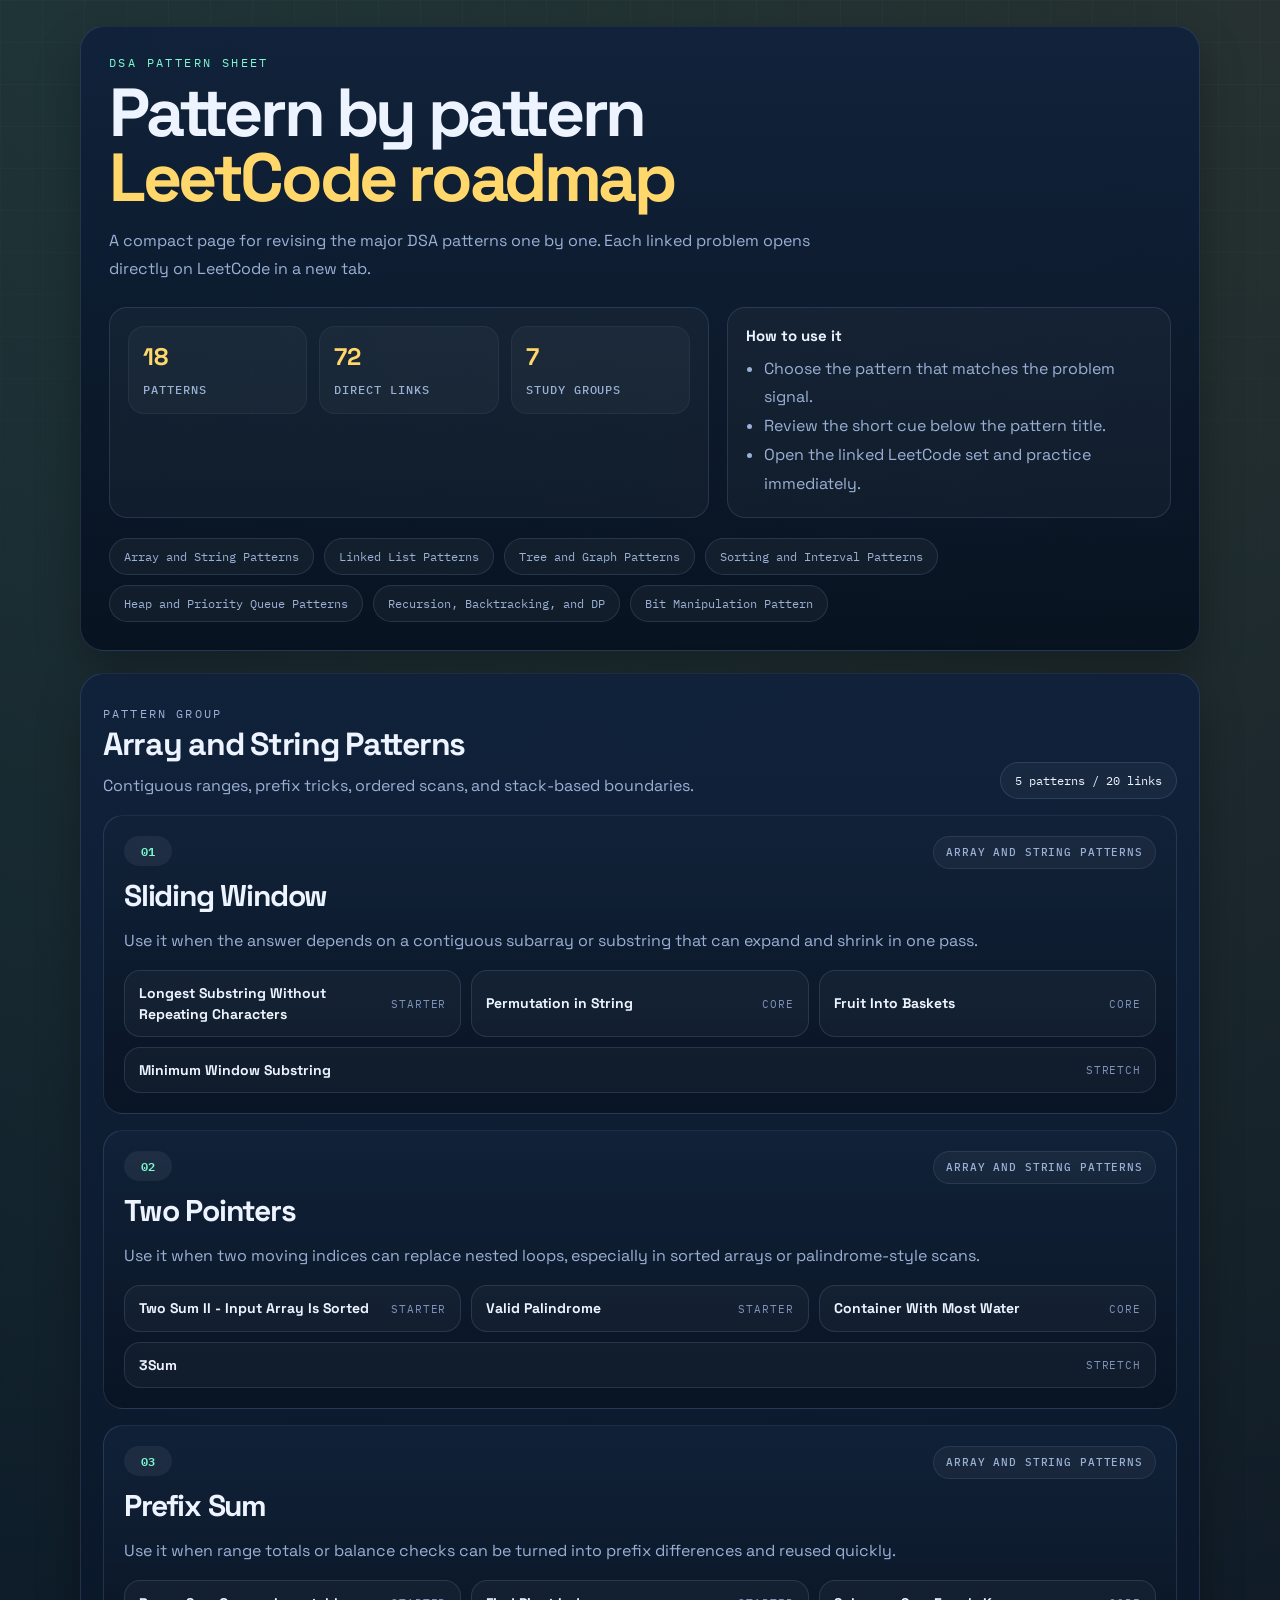
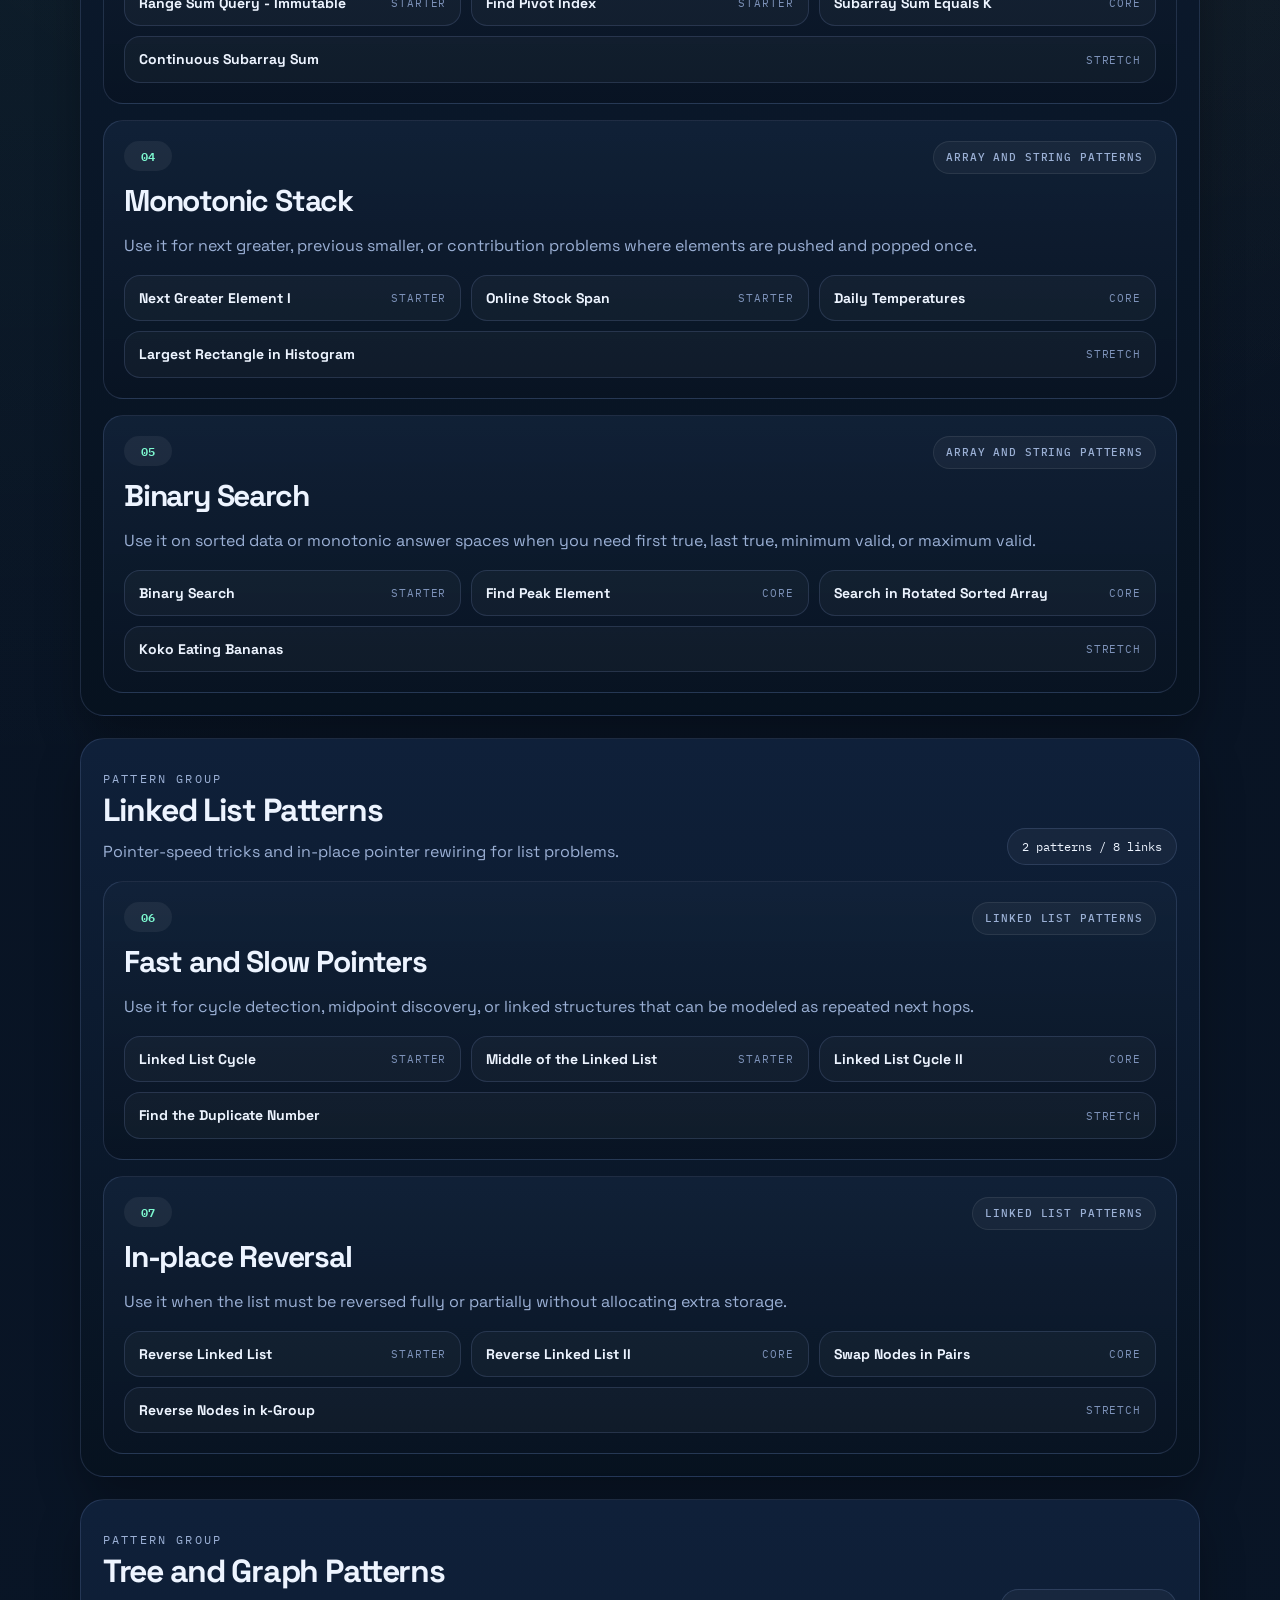
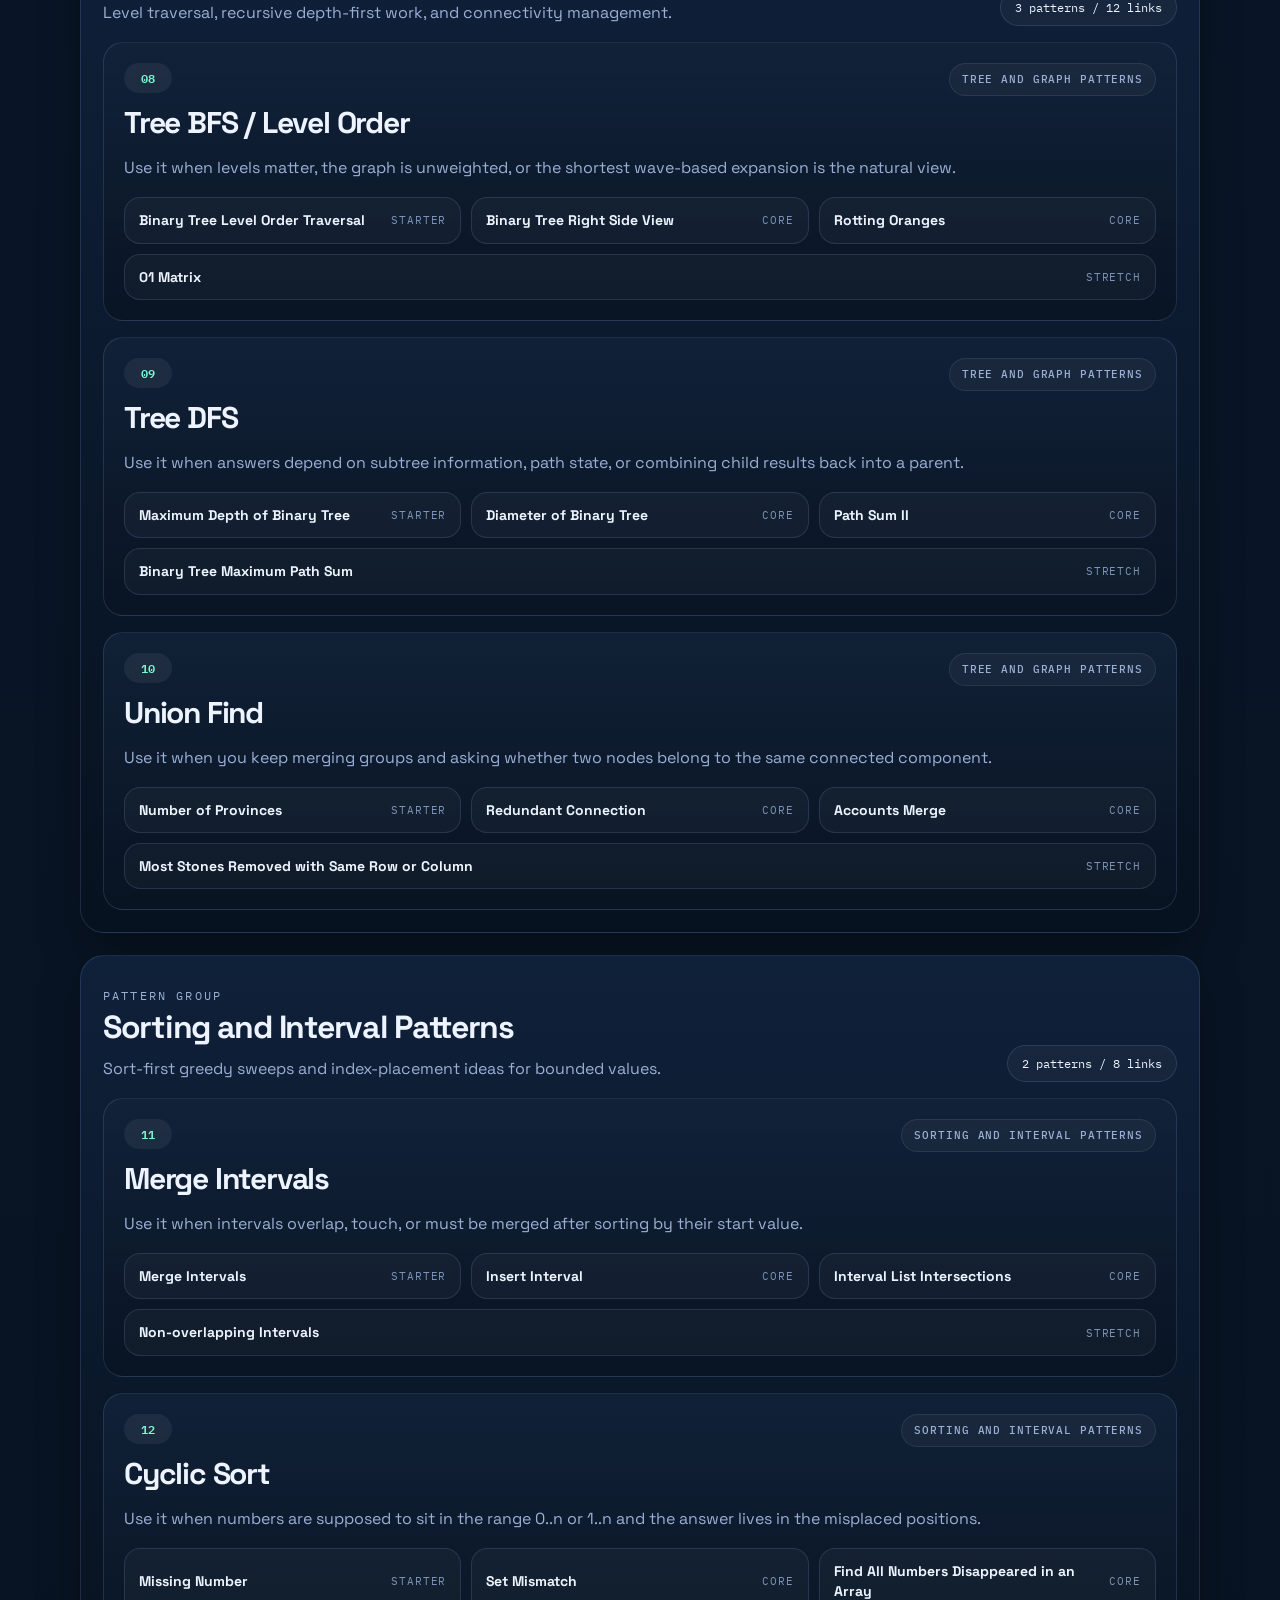
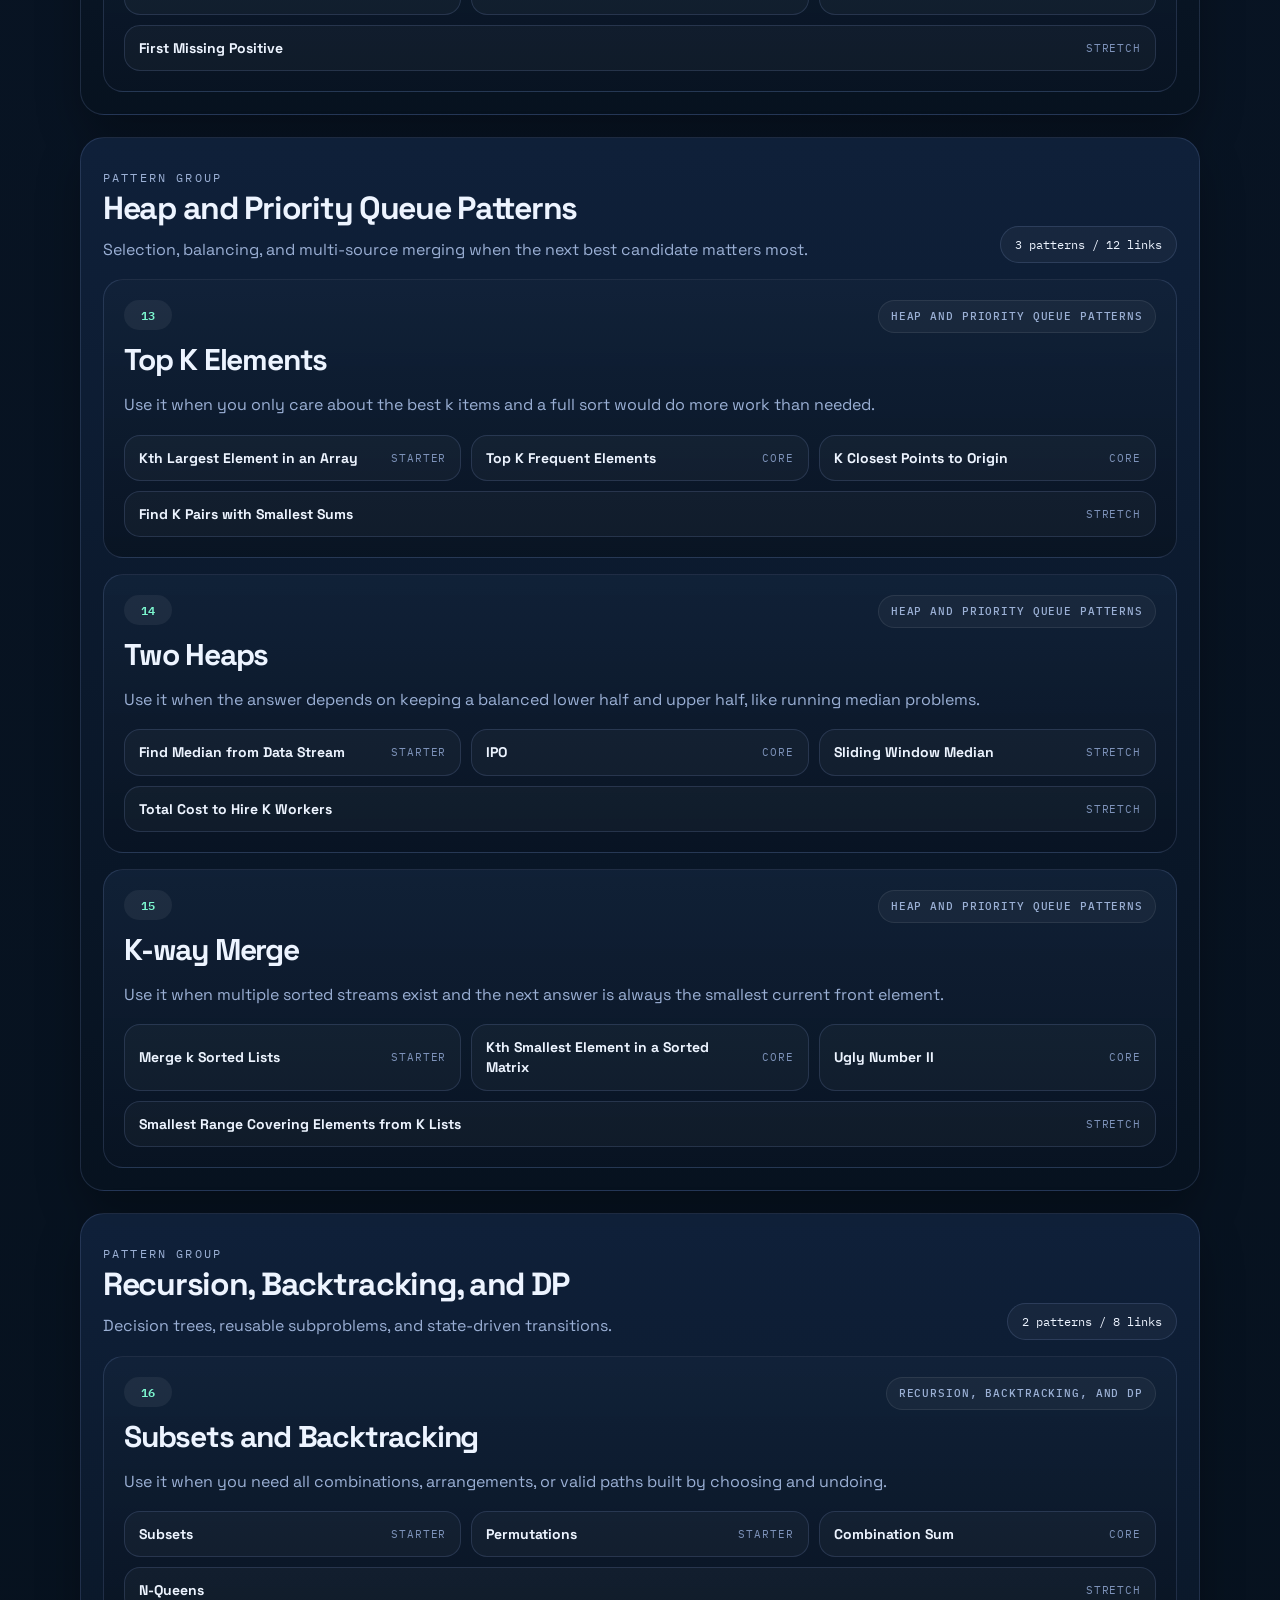
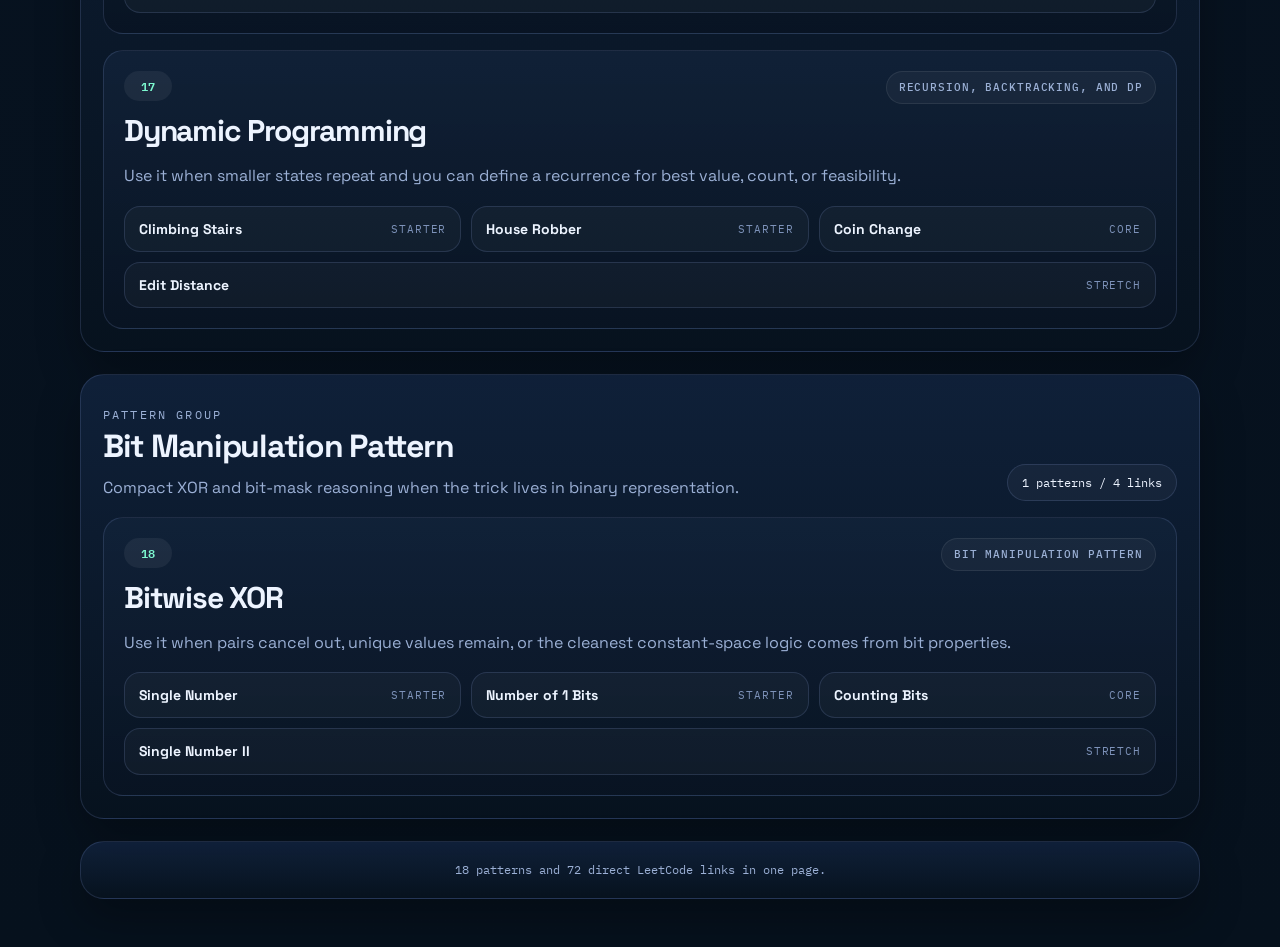
==== DSA/leetcode-patterns.html @ c6f3ef15 "feat: Add DSA Pattern Roadmap HTML page" ====
<!DOCTYPE html>
<html lang="en">
<head>
    <meta charset="UTF-8" />
    <meta name="viewport" content="width=device-width, initial-scale=1.0" />
    <title>DSA Pattern Roadmap</title>
    <link rel="preconnect" href="https://fonts.googleapis.com" />
    <link rel="preconnect" href="https://fonts.gstatic.com" crossorigin />
    <link href="https://fonts.googleapis.com/css2?family=Space+Grotesk:wght@400;500;700&family=IBM+Plex+Mono:wght@400;500;600&display=swap" rel="stylesheet" />
    <style>
        :root{--bg:#08111f;--bg2:#0d1a2f;--panel:#10213b;--line:rgba(164,189,255,.15);--text:#edf4ff;--muted:#9bb0d5;--accent:#7df9d0;--accent2:#ffd76a;--mono:"IBM Plex Mono",monospace;--display:"Space Grotesk",sans-serif}
        *{box-sizing:border-box} html{scroll-behavior:smooth}
        body{margin:0;min-height:100vh;color:var(--text);font-family:var(--display);background:radial-gradient(circle at top left,rgba(125,249,208,.12),transparent 32%),radial-gradient(circle at top right,rgba(255,215,106,.1),transparent 28%),linear-gradient(180deg,var(--bg) 0%,#091526 45%,#06111d 100%)}
        body::before{content:"";position:fixed;inset:0;pointer-events:none;background-image:linear-gradient(rgba(255,255,255,.025) 1px,transparent 1px),linear-gradient(90deg,rgba(255,255,255,.025) 1px,transparent 1px);background-size:42px 42px;mask-image:linear-gradient(180deg,rgba(0,0,0,.9),transparent 90%)}
        a{text-decoration:none;color:inherit}
        .wrap{width:min(1120px,calc(100% - 28px));margin:0 auto;padding:26px 0 48px;position:relative;z-index:1}
        .hero,.section,.footer{border:1px solid var(--line);border-radius:24px;background:linear-gradient(180deg,rgba(16,33,59,.94),rgba(7,18,31,.94));box-shadow:0 20px 44px rgba(0,0,0,.28)}
        .hero{padding:28px}
        .eyebrow,.label,.count,.jump,.level,.footer{font-family:var(--mono)}
        .eyebrow{margin:0 0 10px;color:var(--accent);font-size:12px;letter-spacing:.2em;text-transform:uppercase}
        h1{margin:0;font-size:clamp(34px,7vw,68px);line-height:.96;letter-spacing:-.05em;max-width:760px}
        h1 span{color:var(--accent2)}
        .intro{margin:16px 0 0;max-width:720px;color:var(--muted);line-height:1.75}
        .hero-row{display:grid;grid-template-columns:1.15fr .85fr;gap:18px;margin-top:24px}
        .stats,.note{padding:18px;border:1px solid var(--line);border-radius:18px;background:rgba(255,255,255,.03)}
        .stats-grid{display:grid;grid-template-columns:repeat(3,1fr);gap:12px}
        .stat{padding:14px;border-radius:16px;background:rgba(255,255,255,.03);border:1px solid rgba(255,255,255,.05)}
        .stat strong{display:block;margin-bottom:6px;font-size:24px;color:var(--accent2)}
        .stat span{font:500 12px/1.5 var(--mono);color:var(--muted);text-transform:uppercase;letter-spacing:.08em}
        .note h2,.section h2,.card h3{margin:0}
        .note h2{font-size:15px}
        .note ul{margin:10px 0 0;padding-left:18px;color:var(--muted);line-height:1.8}
        .nav{display:flex;flex-wrap:wrap;gap:10px;margin-top:20px}
        .jump{padding:10px 14px;border:1px solid var(--line);border-radius:999px;background:rgba(255,255,255,.04);color:var(--muted);font-size:12px}
        .section{margin-top:22px;padding:22px}
        .section-head{display:flex;align-items:end;justify-content:space-between;gap:14px;margin-bottom:16px}
        .label{margin:0 0 8px;color:var(--muted);font-size:12px;letter-spacing:.18em;text-transform:uppercase}
        .section h2{font-size:clamp(24px,4vw,32px);letter-spacing:-.04em}
        .section p{margin:8px 0 0;color:var(--muted);line-height:1.7}
        .count{padding:10px 14px;border-radius:999px;border:1px solid var(--line);background:rgba(255,255,255,.04);font-size:12px;white-space:nowrap}
        .grid{display:grid;gap:16px}
        .card{padding:20px;border-radius:20px;border:1px solid var(--line);background:linear-gradient(180deg,rgba(18,35,58,.84),rgba(9,20,35,.92));scroll-margin-top:20px}
        .card-head{display:flex;align-items:start;justify-content:space-between;gap:14px;margin-bottom:12px}
        .num{display:inline-flex;min-width:48px;height:30px;align-items:center;justify-content:center;padding:0 10px;border-radius:999px;background:rgba(255,255,255,.06);color:var(--accent);font:600 12px/1 var(--mono)}
        .card h3{margin-top:10px;font-size:clamp(22px,4vw,30px);letter-spacing:-.04em}
        .badge{padding:10px 12px;border-radius:999px;border:1px solid rgba(255,255,255,.08);background:rgba(255,255,255,.04);color:var(--muted);font:500 11px/1 var(--mono);text-transform:uppercase;letter-spacing:.08em}
        .signal{margin:0;color:var(--muted);line-height:1.75}
        .links{display:flex;flex-wrap:wrap;gap:10px;margin-top:16px}
        .problem{display:flex;align-items:center;justify-content:space-between;gap:12px;padding:12px 14px;border-radius:16px;border:1px solid var(--line);background:rgba(255,255,255,.03);min-width:min(100%,260px);flex:1 1 260px}
        .problem:hover,.jump:hover{border-color:rgba(164,189,255,.28);transform:translateY(-2px)}
        .problem strong{font-size:14px;line-height:1.45}
        .level{color:#7d92b9;font-size:11px;letter-spacing:.08em;text-transform:uppercase;white-space:nowrap}
        .footer{margin-top:22px;padding:18px;text-align:center;color:var(--muted);font-size:12px;line-height:1.7}
        @media (max-width:900px){.hero-row,.stats-grid{grid-template-columns:1fr}.section-head,.card-head{flex-direction:column;align-items:start}}
        @media (max-width:640px){.wrap{width:min(100% - 18px,1120px);padding:18px 0 34px}.hero,.section,.card,.stats,.note,.footer{padding:16px}.problem{min-width:100%}}
    </style>
</head>
<body>
    <div class="wrap">
        <header class="hero">
            <p class="eyebrow">DSA Pattern Sheet</p>
            <h1>Pattern by pattern <span>LeetCode roadmap</span></h1>
            <p class="intro">A compact page for revising the major DSA patterns one by one. Each linked problem opens directly on LeetCode in a new tab.</p>
            <div class="hero-row">
                <div class="stats"><div class="stats-grid" id="stats"></div></div>
                <div class="note">
                    <h2>How to use it</h2>
                    <ul>
                        <li>Choose the pattern that matches the problem signal.</li>
                        <li>Review the short cue below the pattern title.</li>
                        <li>Open the linked LeetCode set and practice immediately.</li>
                    </ul>
                </div>
            </div>
            <nav class="nav" id="nav"></nav>
        </header>

        <main id="app"></main>
        <footer class="footer" id="footer"></footer>
    </div>

    <script>
        const base = "https://leetcode.com/problems/";
        const link = (title, slug, level) => ({ title, url: base + slug + "/", level });
        const sections = [
            { id: "array-string", title: "Array and String Patterns", subtitle: "Contiguous ranges, prefix tricks, ordered scans, and stack-based boundaries.", patterns: [
                { id: "sliding-window", name: "Sliding Window", signal: "Use it when the answer depends on a contiguous subarray or substring that can expand and shrink in one pass.", problems: [link("Longest Substring Without Repeating Characters","longest-substring-without-repeating-characters","Starter"), link("Permutation in String","permutation-in-string","Core"), link("Fruit Into Baskets","fruit-into-baskets","Core"), link("Minimum Window Substring","minimum-window-substring","Stretch")] },
                { id: "two-pointers", name: "Two Pointers", signal: "Use it when two moving indices can replace nested loops, especially in sorted arrays or palindrome-style scans.", problems: [link("Two Sum II - Input Array Is Sorted","two-sum-ii-input-array-is-sorted","Starter"), link("Valid Palindrome","valid-palindrome","Starter"), link("Container With Most Water","container-with-most-water","Core"), link("3Sum","3sum","Stretch")] },
                { id: "prefix-sum", name: "Prefix Sum", signal: "Use it when range totals or balance checks can be turned into prefix differences and reused quickly.", problems: [link("Range Sum Query - Immutable","range-sum-query-immutable","Starter"), link("Find Pivot Index","find-pivot-index","Starter"), link("Subarray Sum Equals K","subarray-sum-equals-k","Core"), link("Continuous Subarray Sum","continuous-subarray-sum","Stretch")] },
                { id: "monotonic-stack", name: "Monotonic Stack", signal: "Use it for next greater, previous smaller, or contribution problems where elements are pushed and popped once.", problems: [link("Next Greater Element I","next-greater-element-i","Starter"), link("Online Stock Span","online-stock-span","Starter"), link("Daily Temperatures","daily-temperatures","Core"), link("Largest Rectangle in Histogram","largest-rectangle-in-histogram","Stretch")] },
                { id: "binary-search", name: "Binary Search", signal: "Use it on sorted data or monotonic answer spaces when you need first true, last true, minimum valid, or maximum valid.", problems: [link("Binary Search","binary-search","Starter"), link("Find Peak Element","find-peak-element","Core"), link("Search in Rotated Sorted Array","search-in-rotated-sorted-array","Core"), link("Koko Eating Bananas","koko-eating-bananas","Stretch")] }
            ]},
            { id: "linked-list", title: "Linked List Patterns", subtitle: "Pointer-speed tricks and in-place pointer rewiring for list problems.", patterns: [
                { id: "fast-slow", name: "Fast and Slow Pointers", signal: "Use it for cycle detection, midpoint discovery, or linked structures that can be modeled as repeated next hops.", problems: [link("Linked List Cycle","linked-list-cycle","Starter"), link("Middle of the Linked List","middle-of-the-linked-list","Starter"), link("Linked List Cycle II","linked-list-cycle-ii","Core"), link("Find the Duplicate Number","find-the-duplicate-number","Stretch")] },
                { id: "inplace-reversal", name: "In-place Reversal", signal: "Use it when the list must be reversed fully or partially without allocating extra storage.", problems: [link("Reverse Linked List","reverse-linked-list","Starter"), link("Reverse Linked List II","reverse-linked-list-ii","Core"), link("Swap Nodes in Pairs","swap-nodes-in-pairs","Core"), link("Reverse Nodes in k-Group","reverse-nodes-in-k-group","Stretch")] }
            ]},
            { id: "tree-graph", title: "Tree and Graph Patterns", subtitle: "Level traversal, recursive depth-first work, and connectivity management.", patterns: [
                { id: "tree-bfs", name: "Tree BFS / Level Order", signal: "Use it when levels matter, the graph is unweighted, or the shortest wave-based expansion is the natural view.", problems: [link("Binary Tree Level Order Traversal","binary-tree-level-order-traversal","Starter"), link("Binary Tree Right Side View","binary-tree-right-side-view","Core"), link("Rotting Oranges","rotting-oranges","Core"), link("01 Matrix","01-matrix","Stretch")] },
                { id: "tree-dfs", name: "Tree DFS", signal: "Use it when answers depend on subtree information, path state, or combining child results back into a parent.", problems: [link("Maximum Depth of Binary Tree","maximum-depth-of-binary-tree","Starter"), link("Diameter of Binary Tree","diameter-of-binary-tree","Core"), link("Path Sum II","path-sum-ii","Core"), link("Binary Tree Maximum Path Sum","binary-tree-maximum-path-sum","Stretch")] },
                { id: "union-find", name: "Union Find", signal: "Use it when you keep merging groups and asking whether two nodes belong to the same connected component.", problems: [link("Number of Provinces","number-of-provinces","Starter"), link("Redundant Connection","redundant-connection","Core"), link("Accounts Merge","accounts-merge","Core"), link("Most Stones Removed with Same Row or Column","most-stones-removed-with-same-row-or-column","Stretch")] }
            ]},
            { id: "sorting-intervals", title: "Sorting and Interval Patterns", subtitle: "Sort-first greedy sweeps and index-placement ideas for bounded values.", patterns: [
                { id: "merge-intervals", name: "Merge Intervals", signal: "Use it when intervals overlap, touch, or must be merged after sorting by their start value.", problems: [link("Merge Intervals","merge-intervals","Starter"), link("Insert Interval","insert-interval","Core"), link("Interval List Intersections","interval-list-intersections","Core"), link("Non-overlapping Intervals","non-overlapping-intervals","Stretch")] },
                { id: "cyclic-sort", name: "Cyclic Sort", signal: "Use it when numbers are supposed to sit in the range 0..n or 1..n and the answer lives in the misplaced positions.", problems: [link("Missing Number","missing-number","Starter"), link("Set Mismatch","set-mismatch","Core"), link("Find All Numbers Disappeared in an Array","find-all-numbers-disappeared-in-an-array","Core"), link("First Missing Positive","first-missing-positive","Stretch")] }
            ]},
            { id: "heaps", title: "Heap and Priority Queue Patterns", subtitle: "Selection, balancing, and multi-source merging when the next best candidate matters most.", patterns: [
                { id: "top-k", name: "Top K Elements", signal: "Use it when you only care about the best k items and a full sort would do more work than needed.", problems: [link("Kth Largest Element in an Array","kth-largest-element-in-an-array","Starter"), link("Top K Frequent Elements","top-k-frequent-elements","Core"), link("K Closest Points to Origin","k-closest-points-to-origin","Core"), link("Find K Pairs with Smallest Sums","find-k-pairs-with-smallest-sums","Stretch")] },
                { id: "two-heaps", name: "Two Heaps", signal: "Use it when the answer depends on keeping a balanced lower half and upper half, like running median problems.", problems: [link("Find Median from Data Stream","find-median-from-data-stream","Starter"), link("IPO","ipo","Core"), link("Sliding Window Median","sliding-window-median","Stretch"), link("Total Cost to Hire K Workers","total-cost-to-hire-k-workers","Stretch")] },
                { id: "kway-merge", name: "K-way Merge", signal: "Use it when multiple sorted streams exist and the next answer is always the smallest current front element.", problems: [link("Merge k Sorted Lists","merge-k-sorted-lists","Starter"), link("Kth Smallest Element in a Sorted Matrix","kth-smallest-element-in-a-sorted-matrix","Core"), link("Ugly Number II","ugly-number-ii","Core"), link("Smallest Range Covering Elements from K Lists","smallest-range-covering-elements-from-k-lists","Stretch")] }
            ]},
            { id: "recursion-dp", title: "Recursion, Backtracking, and DP", subtitle: "Decision trees, reusable subproblems, and state-driven transitions.", patterns: [
                { id: "subsets", name: "Subsets and Backtracking", signal: "Use it when you need all combinations, arrangements, or valid paths built by choosing and undoing.", problems: [link("Subsets","subsets","Starter"), link("Permutations","permutations","Starter"), link("Combination Sum","combination-sum","Core"), link("N-Queens","n-queens","Stretch")] },
                { id: "dp", name: "Dynamic Programming", signal: "Use it when smaller states repeat and you can define a recurrence for best value, count, or feasibility.", problems: [link("Climbing Stairs","climbing-stairs","Starter"), link("House Robber","house-robber","Starter"), link("Coin Change","coin-change","Core"), link("Edit Distance","edit-distance","Stretch")] }
            ]},
            { id: "bit-manipulation", title: "Bit Manipulation Pattern", subtitle: "Compact XOR and bit-mask reasoning when the trick lives in binary representation.", patterns: [
                { id: "bitwise-xor", name: "Bitwise XOR", signal: "Use it when pairs cancel out, unique values remain, or the cleanest constant-space logic comes from bit properties.", problems: [link("Single Number","single-number","Starter"), link("Number of 1 Bits","number-of-1-bits","Starter"), link("Counting Bits","counting-bits","Core"), link("Single Number II","single-number-ii","Stretch")] }
            ]},
        ];

        const stats = document.getElementById("stats");
        const nav = document.getElementById("nav");
        const app = document.getElementById("app");
        const footer = document.getElementById("footer");

        const patternCount = sections.reduce((sum, section) => sum + section.patterns.length, 0);
        const linkCount = sections.reduce((sum, section) => sum + section.patterns.reduce((acc, pattern) => acc + pattern.problems.length, 0), 0);

        stats.innerHTML = [
            { value: patternCount, label: "Patterns" },
            { value: linkCount, label: "Direct links" },
            { value: sections.length, label: "Study groups" }
        ].map(item => `<div class="stat"><strong>${item.value}</strong><span>${item.label}</span></div>`).join("");

        nav.innerHTML = sections.map(section => `<a class="jump" href="#${section.id}">${section.title}</a>`).join("");

        let index = 1;
        app.innerHTML = sections.map(section => {
            const sectionLinks = section.patterns.reduce((sum, pattern) => sum + pattern.problems.length, 0);
            const cards = section.patterns.map(pattern => {
                const num = String(index).padStart(2, "0");
                index += 1;
                return `
                    <article class="card" id="${pattern.id}">
                        <div class="card-head">
                            <div>
                                <span class="num">${num}</span>
                                <h3>${pattern.name}</h3>
                            </div>
                            <span class="badge">${section.title}</span>
                        </div>
                        <p class="signal">${pattern.signal}</p>
                        <div class="links">
                            ${pattern.problems.map(problem => `
                                <a class="problem" href="${problem.url}" target="_blank" rel="noopener noreferrer">
                                    <strong>${problem.title}</strong>
                                    <span class="level">${problem.level}</span>
                                </a>
                            `).join("")}
                        </div>
                    </article>
                `;
            }).join("");

            return `
                <section class="section" id="${section.id}">
                    <div class="section-head">
                        <div>
                            <p class="label">Pattern group</p>
                            <h2>${section.title}</h2>
                            <p>${section.subtitle}</p>
                        </div>
                        <span class="count">${section.patterns.length} patterns / ${sectionLinks} links</span>
                    </div>
                    <div class="grid">${cards}</div>
                </section>
            `;
        }).join("");

        footer.textContent = `${patternCount} patterns and ${linkCount} direct LeetCode links in one page.`;
    </script>
</body>
</html>
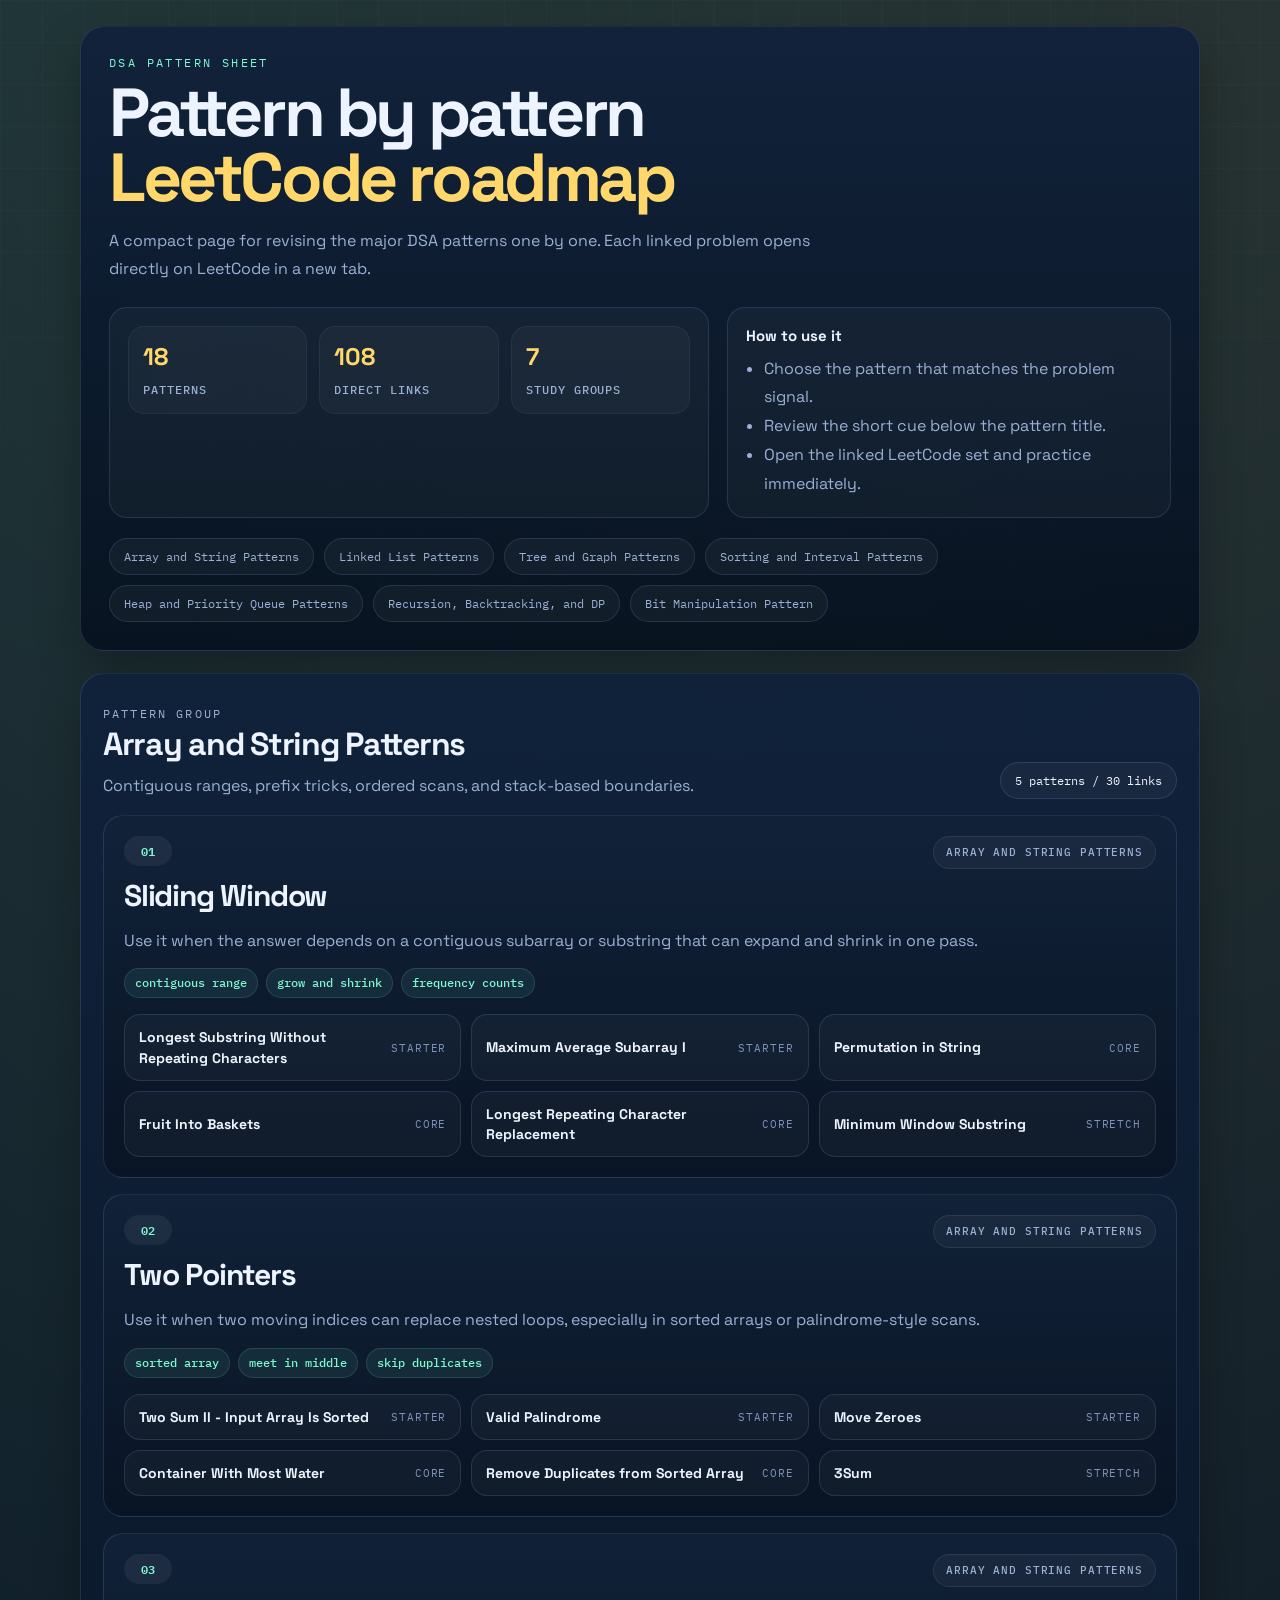
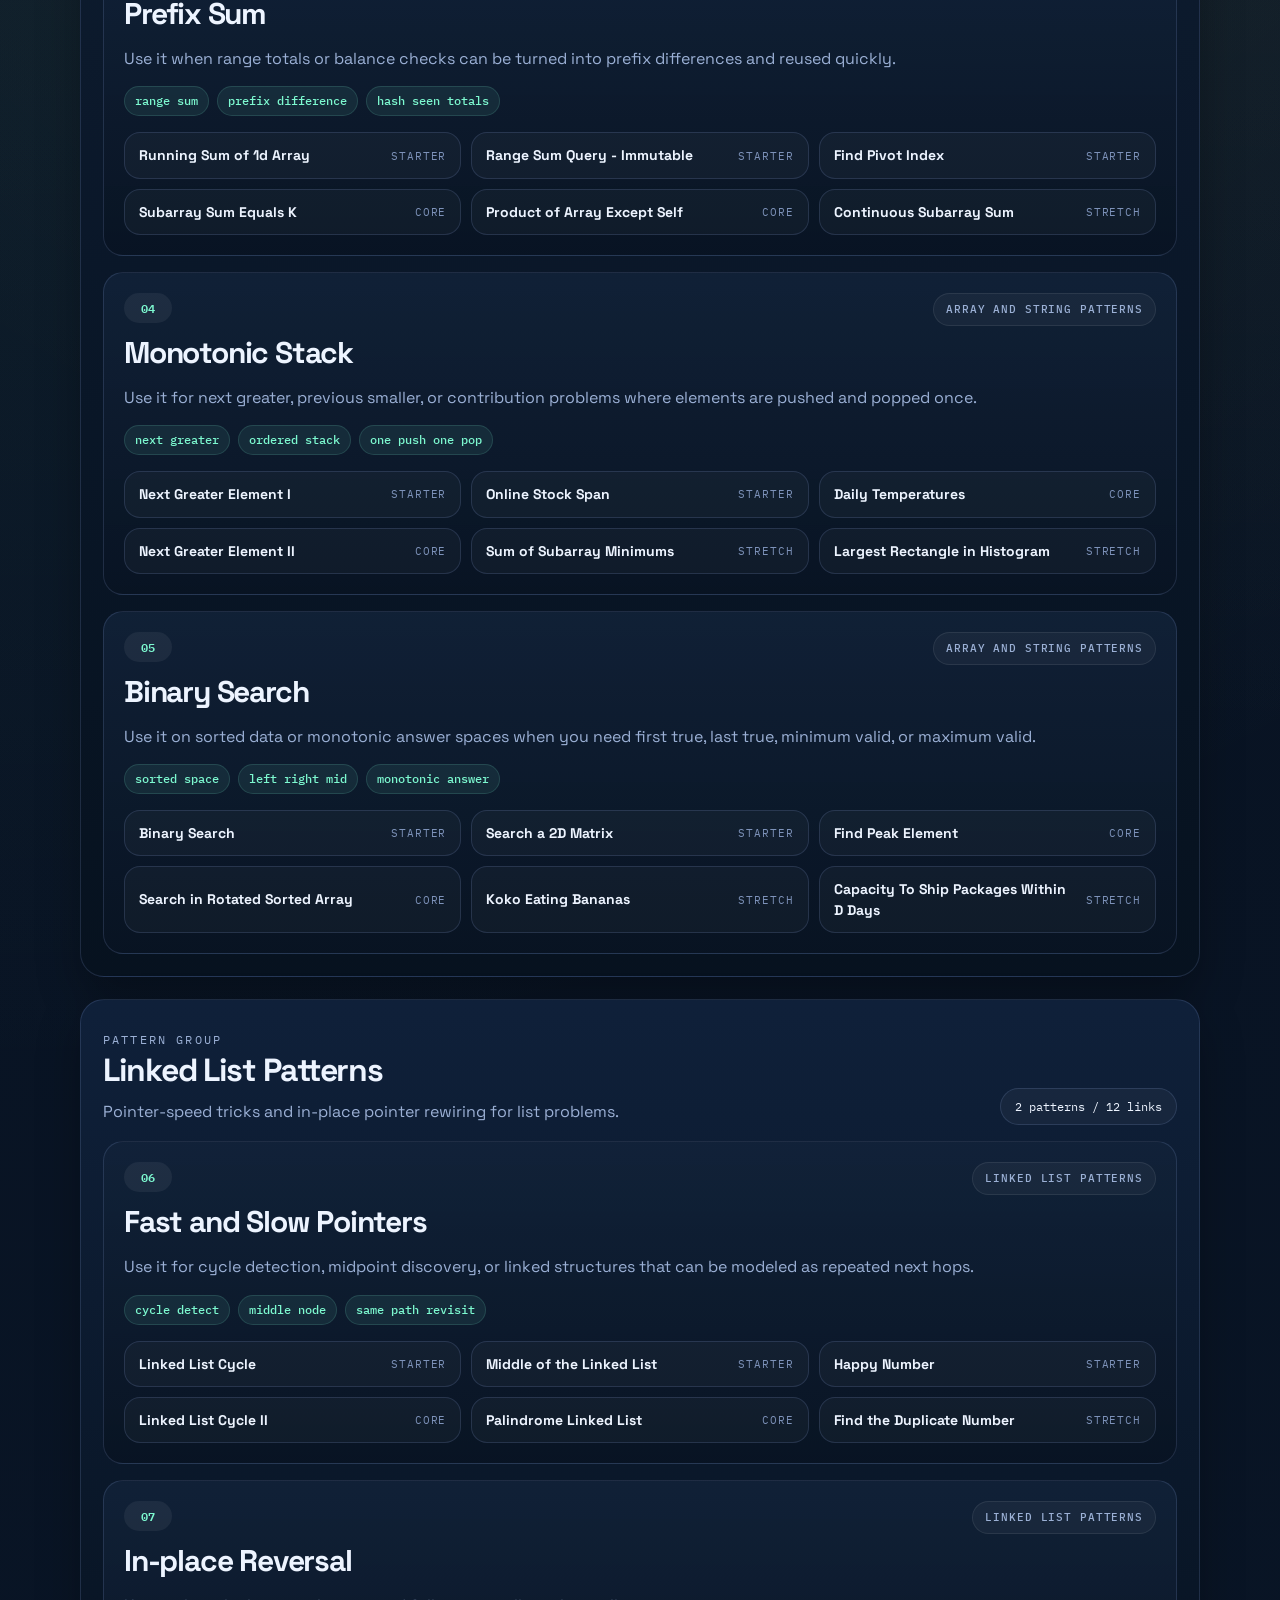
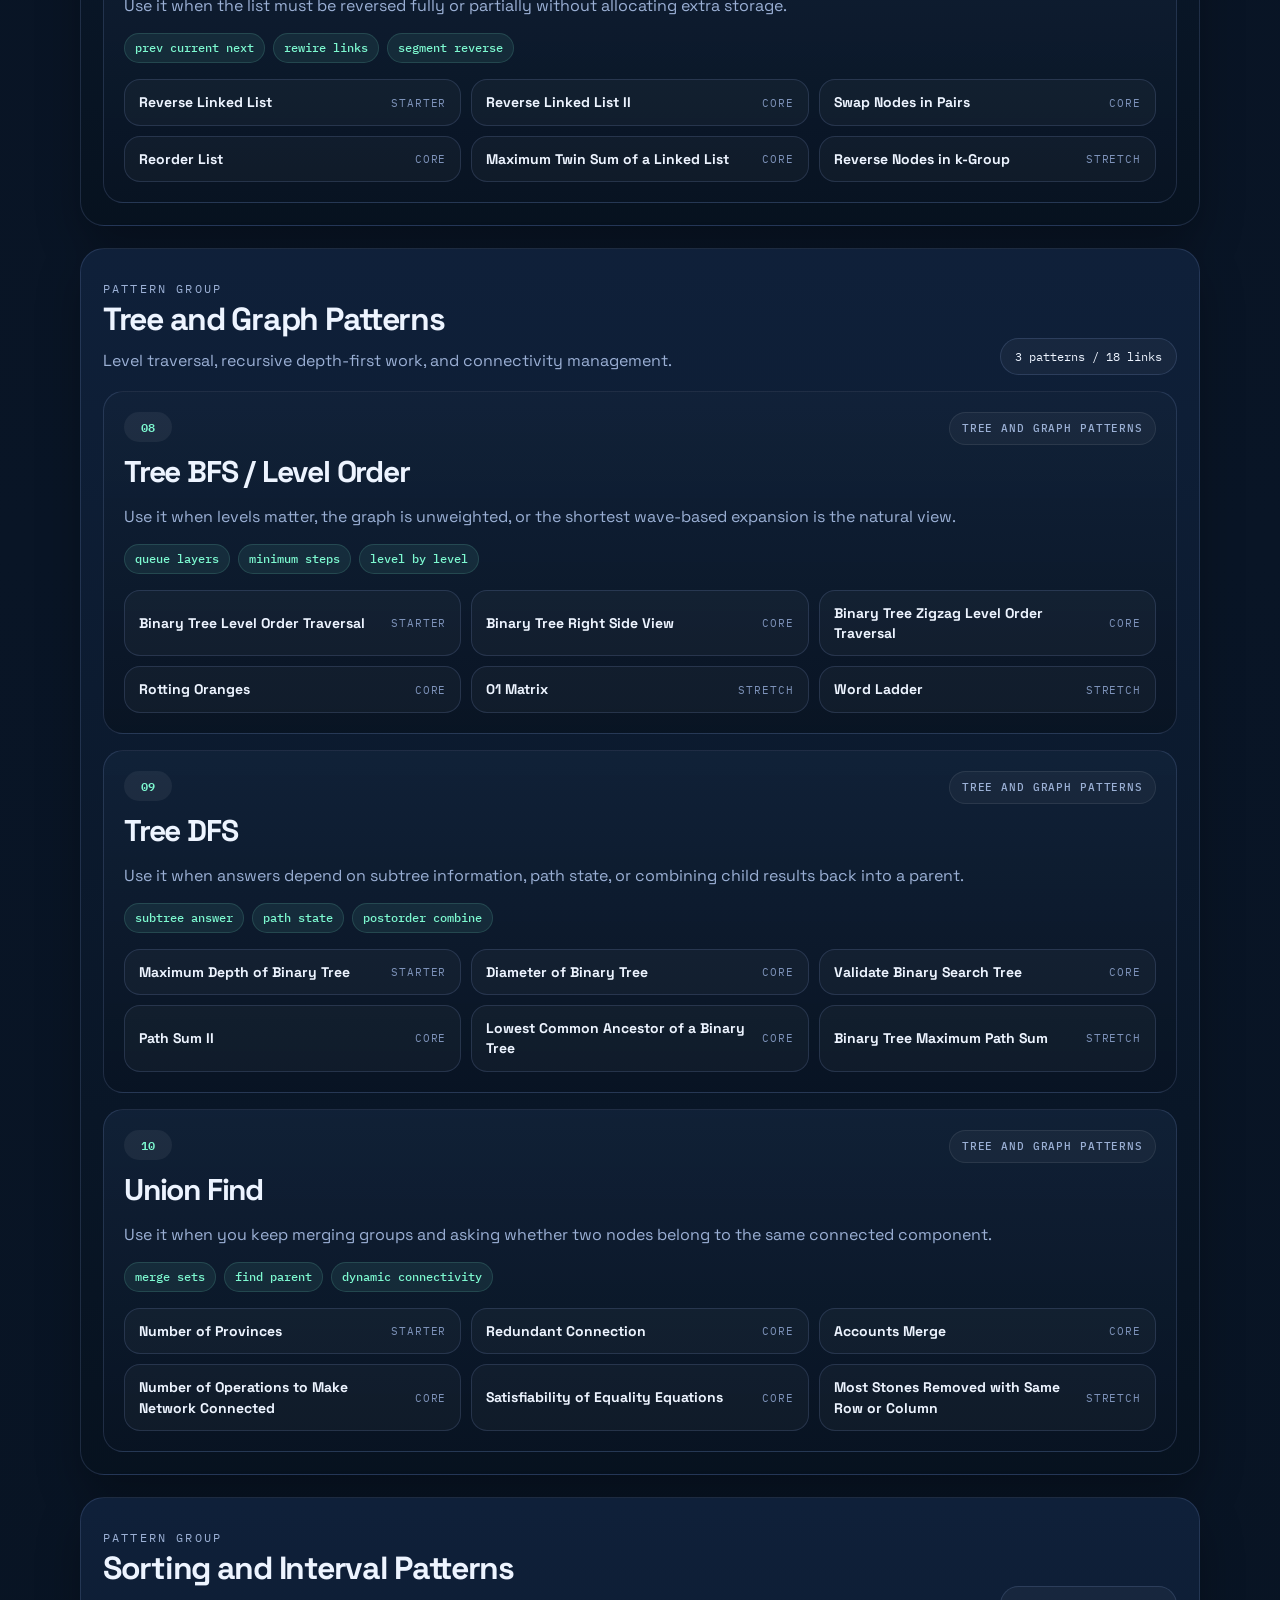
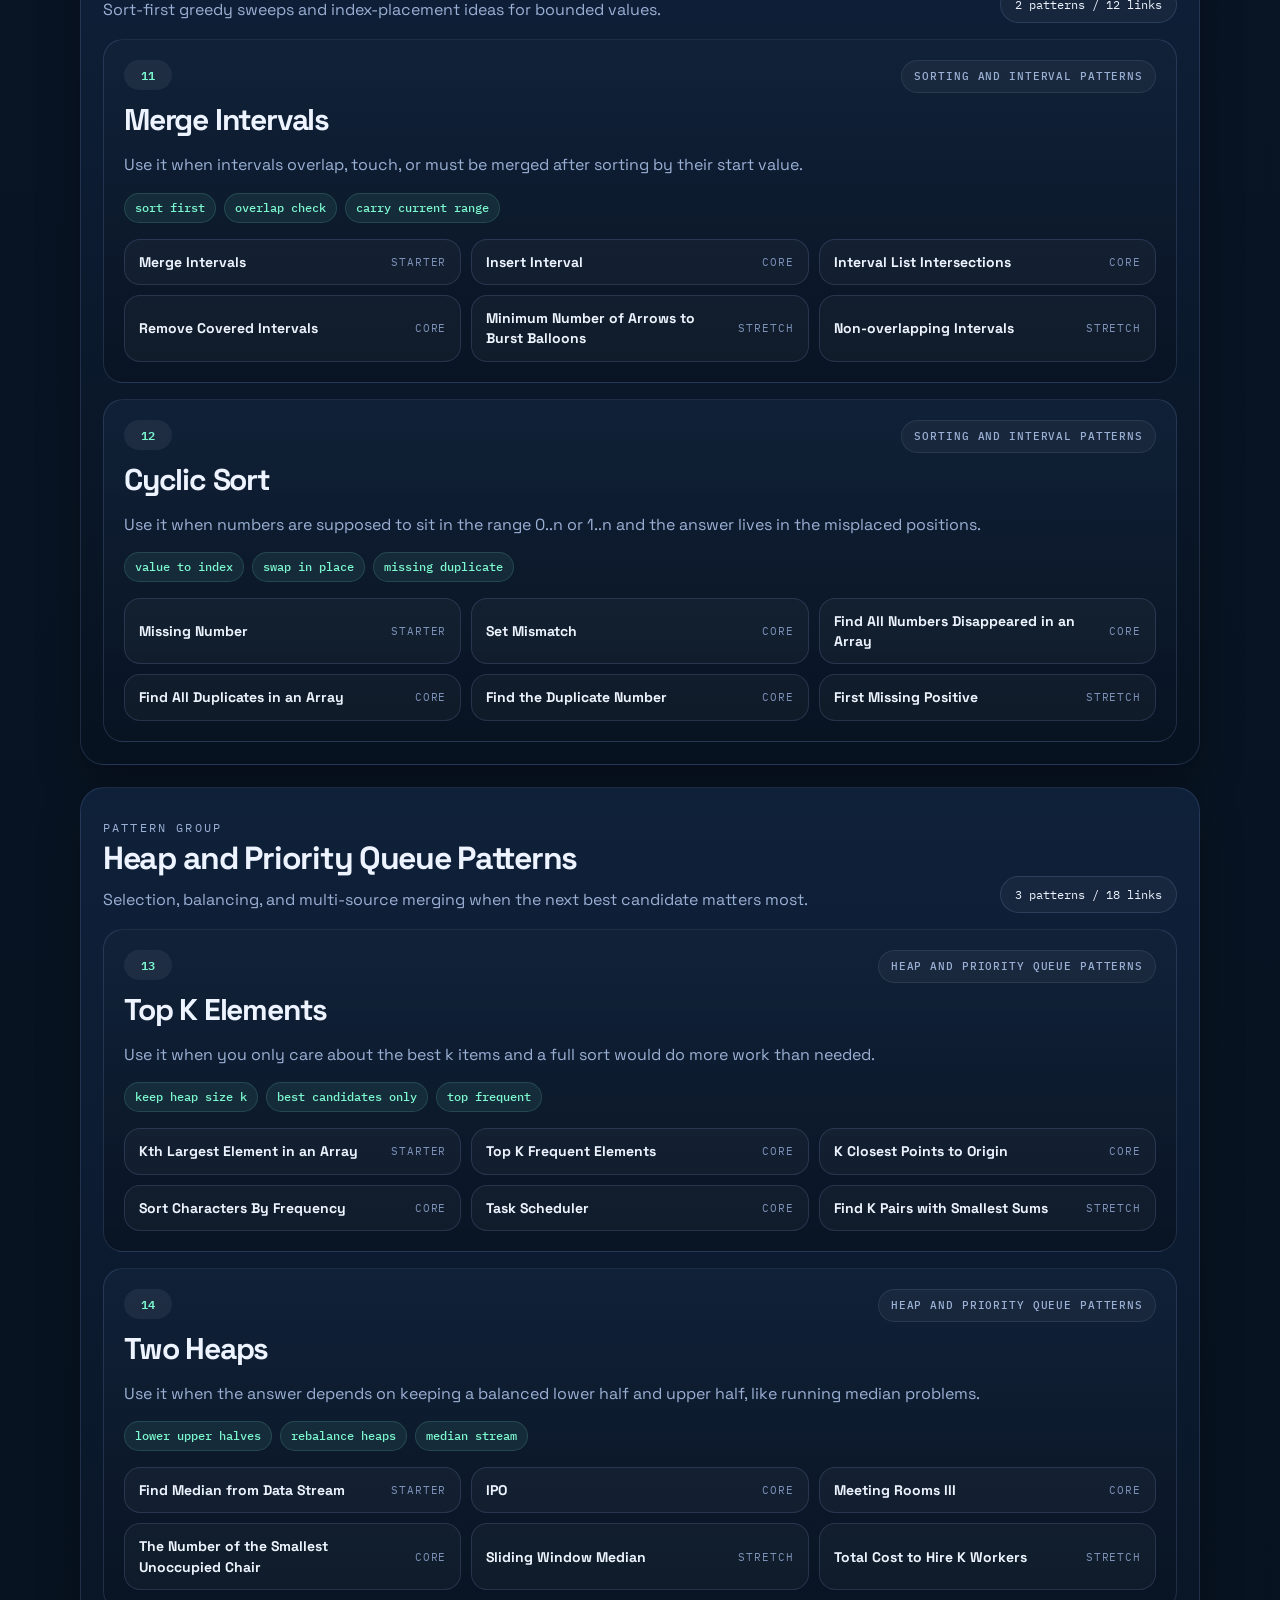
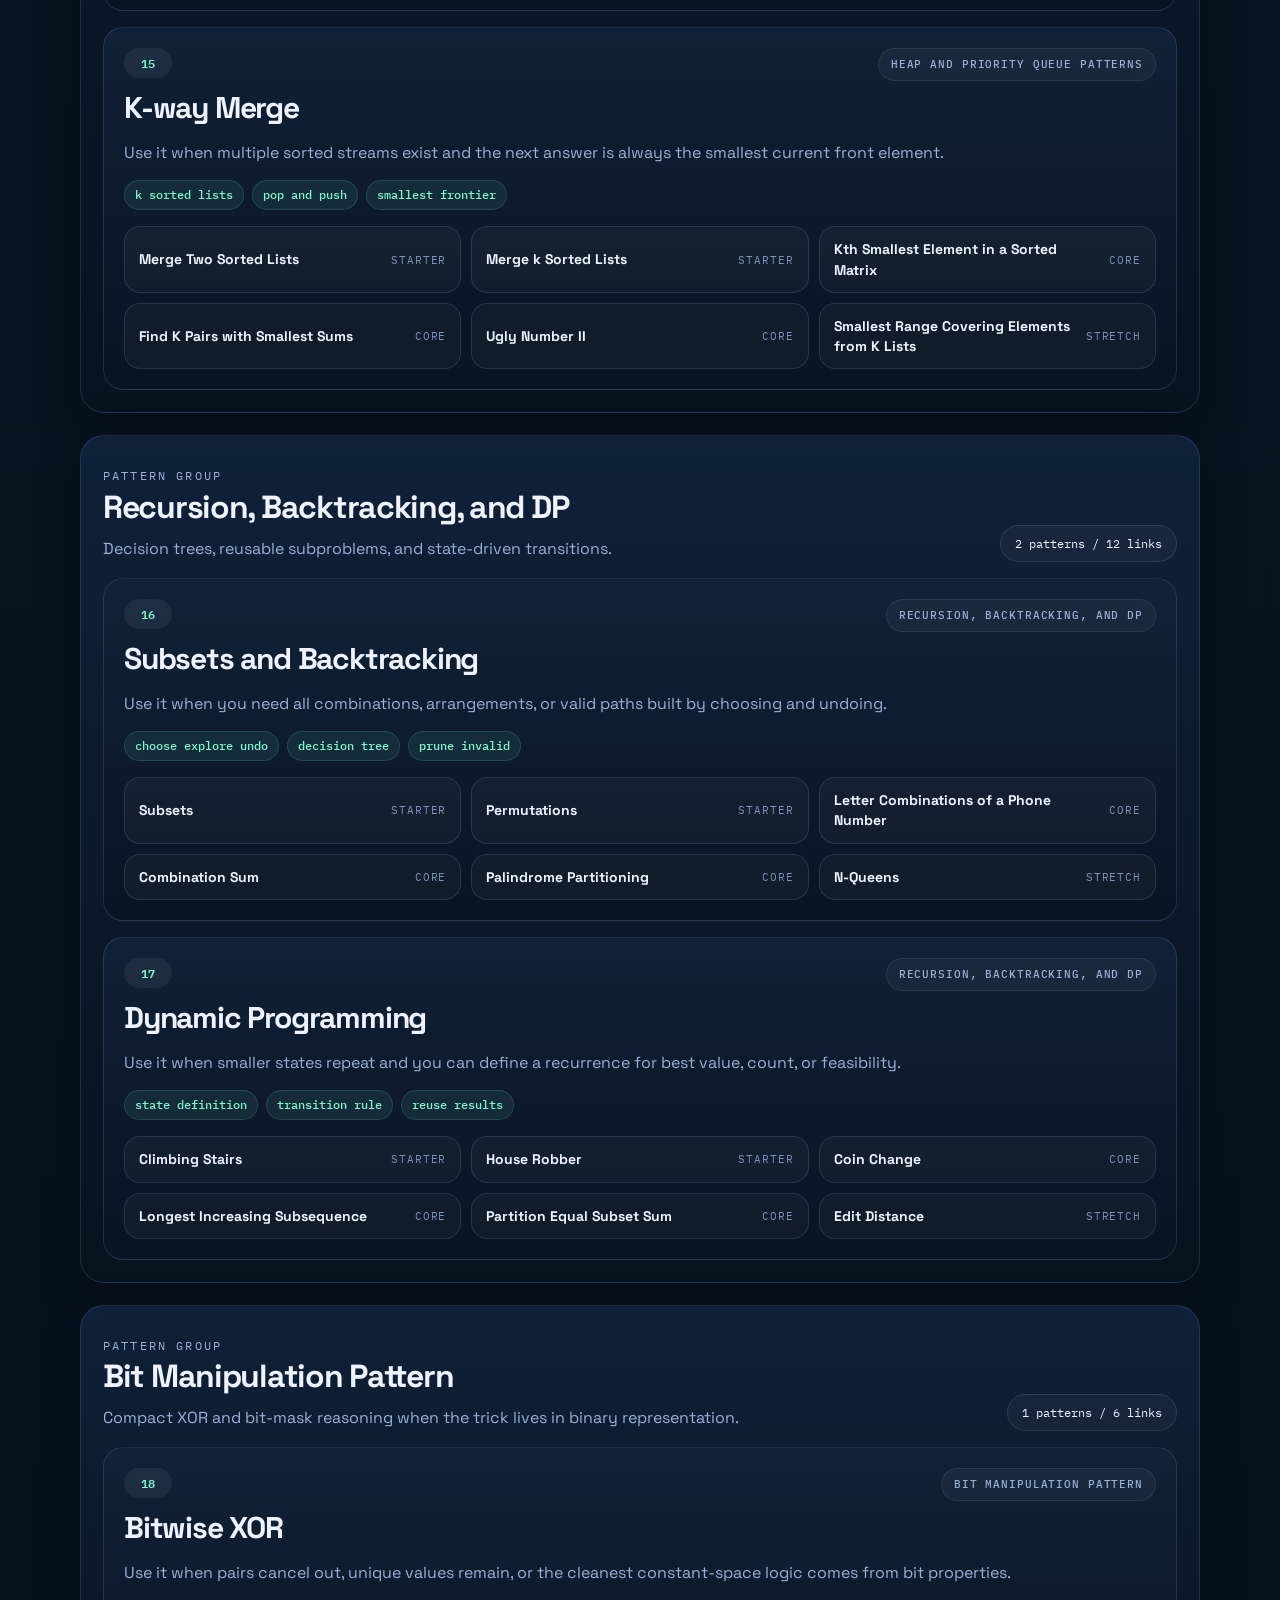
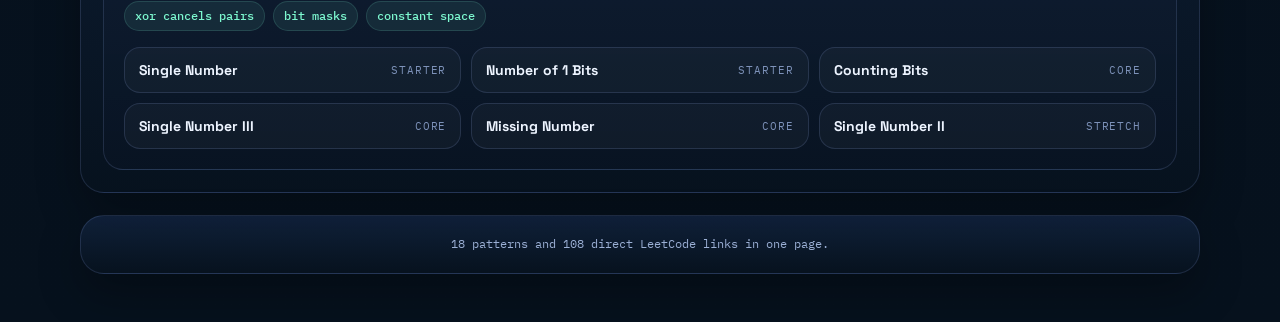
==== commit 666cd009: "feat: Enhance DSA Pattern Roadmap with focus tips for problem-solving patterns" ====
--- a/DSA/leetcode-patterns.html
+++ b/DSA/leetcode-patterns.html
@@ -45,6 +45,8 @@
         .card h3{margin-top:10px;font-size:clamp(22px,4vw,30px);letter-spacing:-.04em}
         .badge{padding:10px 12px;border-radius:999px;border:1px solid rgba(255,255,255,.08);background:rgba(255,255,255,.04);color:var(--muted);font:500 11px/1 var(--mono);text-transform:uppercase;letter-spacing:.08em}
         .signal{margin:0;color:var(--muted);line-height:1.75}
+        .meta{display:flex;flex-wrap:wrap;gap:8px;margin-top:14px}
+        .tip{padding:8px 10px;border-radius:999px;background:rgba(125,249,208,.08);border:1px solid rgba(125,249,208,.14);color:var(--accent);font:500 12px/1 var(--mono)}
         .links{display:flex;flex-wrap:wrap;gap:10px;margin-top:16px}
         .problem{display:flex;align-items:center;justify-content:space-between;gap:12px;padding:12px 14px;border-radius:16px;border:1px solid var(--line);background:rgba(255,255,255,.03);min-width:min(100%,260px);flex:1 1 260px}
         .problem:hover,.jump:hover{border-color:rgba(164,189,255,.28);transform:translateY(-2px)}
@@ -84,36 +86,36 @@
         const link = (title, slug, level) => ({ title, url: base + slug + "/", level });
         const sections = [
             { id: "array-string", title: "Array and String Patterns", subtitle: "Contiguous ranges, prefix tricks, ordered scans, and stack-based boundaries.", patterns: [
-                { id: "sliding-window", name: "Sliding Window", signal: "Use it when the answer depends on a contiguous subarray or substring that can expand and shrink in one pass.", problems: [link("Longest Substring Without Repeating Characters","longest-substring-without-repeating-characters","Starter"), link("Permutation in String","permutation-in-string","Core"), link("Fruit Into Baskets","fruit-into-baskets","Core"), link("Minimum Window Substring","minimum-window-substring","Stretch")] },
-                { id: "two-pointers", name: "Two Pointers", signal: "Use it when two moving indices can replace nested loops, especially in sorted arrays or palindrome-style scans.", problems: [link("Two Sum II - Input Array Is Sorted","two-sum-ii-input-array-is-sorted","Starter"), link("Valid Palindrome","valid-palindrome","Starter"), link("Container With Most Water","container-with-most-water","Core"), link("3Sum","3sum","Stretch")] },
-                { id: "prefix-sum", name: "Prefix Sum", signal: "Use it when range totals or balance checks can be turned into prefix differences and reused quickly.", problems: [link("Range Sum Query - Immutable","range-sum-query-immutable","Starter"), link("Find Pivot Index","find-pivot-index","Starter"), link("Subarray Sum Equals K","subarray-sum-equals-k","Core"), link("Continuous Subarray Sum","continuous-subarray-sum","Stretch")] },
-                { id: "monotonic-stack", name: "Monotonic Stack", signal: "Use it for next greater, previous smaller, or contribution problems where elements are pushed and popped once.", problems: [link("Next Greater Element I","next-greater-element-i","Starter"), link("Online Stock Span","online-stock-span","Starter"), link("Daily Temperatures","daily-temperatures","Core"), link("Largest Rectangle in Histogram","largest-rectangle-in-histogram","Stretch")] },
-                { id: "binary-search", name: "Binary Search", signal: "Use it on sorted data or monotonic answer spaces when you need first true, last true, minimum valid, or maximum valid.", problems: [link("Binary Search","binary-search","Starter"), link("Find Peak Element","find-peak-element","Core"), link("Search in Rotated Sorted Array","search-in-rotated-sorted-array","Core"), link("Koko Eating Bananas","koko-eating-bananas","Stretch")] }
+                { id: "sliding-window", name: "Sliding Window", signal: "Use it when the answer depends on a contiguous subarray or substring that can expand and shrink in one pass.", focus: ["contiguous range", "grow and shrink", "frequency counts"], problems: [link("Longest Substring Without Repeating Characters","longest-substring-without-repeating-characters","Starter"), link("Maximum Average Subarray I","maximum-average-subarray-i","Starter"), link("Permutation in String","permutation-in-string","Core"), link("Fruit Into Baskets","fruit-into-baskets","Core"), link("Longest Repeating Character Replacement","longest-repeating-character-replacement","Core"), link("Minimum Window Substring","minimum-window-substring","Stretch")] },
+                { id: "two-pointers", name: "Two Pointers", signal: "Use it when two moving indices can replace nested loops, especially in sorted arrays or palindrome-style scans.", focus: ["sorted array", "meet in middle", "skip duplicates"], problems: [link("Two Sum II - Input Array Is Sorted","two-sum-ii-input-array-is-sorted","Starter"), link("Valid Palindrome","valid-palindrome","Starter"), link("Move Zeroes","move-zeroes","Starter"), link("Container With Most Water","container-with-most-water","Core"), link("Remove Duplicates from Sorted Array","remove-duplicates-from-sorted-array","Core"), link("3Sum","3sum","Stretch")] },
+                { id: "prefix-sum", name: "Prefix Sum", signal: "Use it when range totals or balance checks can be turned into prefix differences and reused quickly.", focus: ["range sum", "prefix difference", "hash seen totals"], problems: [link("Running Sum of 1d Array","running-sum-of-1d-array","Starter"), link("Range Sum Query - Immutable","range-sum-query-immutable","Starter"), link("Find Pivot Index","find-pivot-index","Starter"), link("Subarray Sum Equals K","subarray-sum-equals-k","Core"), link("Product of Array Except Self","product-of-array-except-self","Core"), link("Continuous Subarray Sum","continuous-subarray-sum","Stretch")] },
+                { id: "monotonic-stack", name: "Monotonic Stack", signal: "Use it for next greater, previous smaller, or contribution problems where elements are pushed and popped once.", focus: ["next greater", "ordered stack", "one push one pop"], problems: [link("Next Greater Element I","next-greater-element-i","Starter"), link("Online Stock Span","online-stock-span","Starter"), link("Daily Temperatures","daily-temperatures","Core"), link("Next Greater Element II","next-greater-element-ii","Core"), link("Sum of Subarray Minimums","sum-of-subarray-minimums","Stretch"), link("Largest Rectangle in Histogram","largest-rectangle-in-histogram","Stretch")] },
+                { id: "binary-search", name: "Binary Search", signal: "Use it on sorted data or monotonic answer spaces when you need first true, last true, minimum valid, or maximum valid.", focus: ["sorted space", "left right mid", "monotonic answer"], problems: [link("Binary Search","binary-search","Starter"), link("Search a 2D Matrix","search-a-2d-matrix","Starter"), link("Find Peak Element","find-peak-element","Core"), link("Search in Rotated Sorted Array","search-in-rotated-sorted-array","Core"), link("Koko Eating Bananas","koko-eating-bananas","Stretch"), link("Capacity To Ship Packages Within D Days","capacity-to-ship-packages-within-d-days","Stretch")] }
             ]},
             { id: "linked-list", title: "Linked List Patterns", subtitle: "Pointer-speed tricks and in-place pointer rewiring for list problems.", patterns: [
-                { id: "fast-slow", name: "Fast and Slow Pointers", signal: "Use it for cycle detection, midpoint discovery, or linked structures that can be modeled as repeated next hops.", problems: [link("Linked List Cycle","linked-list-cycle","Starter"), link("Middle of the Linked List","middle-of-the-linked-list","Starter"), link("Linked List Cycle II","linked-list-cycle-ii","Core"), link("Find the Duplicate Number","find-the-duplicate-number","Stretch")] },
-                { id: "inplace-reversal", name: "In-place Reversal", signal: "Use it when the list must be reversed fully or partially without allocating extra storage.", problems: [link("Reverse Linked List","reverse-linked-list","Starter"), link("Reverse Linked List II","reverse-linked-list-ii","Core"), link("Swap Nodes in Pairs","swap-nodes-in-pairs","Core"), link("Reverse Nodes in k-Group","reverse-nodes-in-k-group","Stretch")] }
+                { id: "fast-slow", name: "Fast and Slow Pointers", signal: "Use it for cycle detection, midpoint discovery, or linked structures that can be modeled as repeated next hops.", focus: ["cycle detect", "middle node", "same path revisit"], problems: [link("Linked List Cycle","linked-list-cycle","Starter"), link("Middle of the Linked List","middle-of-the-linked-list","Starter"), link("Happy Number","happy-number","Starter"), link("Linked List Cycle II","linked-list-cycle-ii","Core"), link("Palindrome Linked List","palindrome-linked-list","Core"), link("Find the Duplicate Number","find-the-duplicate-number","Stretch")] },
+                { id: "inplace-reversal", name: "In-place Reversal", signal: "Use it when the list must be reversed fully or partially without allocating extra storage.", focus: ["prev current next", "rewire links", "segment reverse"], problems: [link("Reverse Linked List","reverse-linked-list","Starter"), link("Reverse Linked List II","reverse-linked-list-ii","Core"), link("Swap Nodes in Pairs","swap-nodes-in-pairs","Core"), link("Reorder List","reorder-list","Core"), link("Maximum Twin Sum of a Linked List","maximum-twin-sum-of-a-linked-list","Core"), link("Reverse Nodes in k-Group","reverse-nodes-in-k-group","Stretch")] }
             ]},
             { id: "tree-graph", title: "Tree and Graph Patterns", subtitle: "Level traversal, recursive depth-first work, and connectivity management.", patterns: [
-                { id: "tree-bfs", name: "Tree BFS / Level Order", signal: "Use it when levels matter, the graph is unweighted, or the shortest wave-based expansion is the natural view.", problems: [link("Binary Tree Level Order Traversal","binary-tree-level-order-traversal","Starter"), link("Binary Tree Right Side View","binary-tree-right-side-view","Core"), link("Rotting Oranges","rotting-oranges","Core"), link("01 Matrix","01-matrix","Stretch")] },
-                { id: "tree-dfs", name: "Tree DFS", signal: "Use it when answers depend on subtree information, path state, or combining child results back into a parent.", problems: [link("Maximum Depth of Binary Tree","maximum-depth-of-binary-tree","Starter"), link("Diameter of Binary Tree","diameter-of-binary-tree","Core"), link("Path Sum II","path-sum-ii","Core"), link("Binary Tree Maximum Path Sum","binary-tree-maximum-path-sum","Stretch")] },
-                { id: "union-find", name: "Union Find", signal: "Use it when you keep merging groups and asking whether two nodes belong to the same connected component.", problems: [link("Number of Provinces","number-of-provinces","Starter"), link("Redundant Connection","redundant-connection","Core"), link("Accounts Merge","accounts-merge","Core"), link("Most Stones Removed with Same Row or Column","most-stones-removed-with-same-row-or-column","Stretch")] }
+                { id: "tree-bfs", name: "Tree BFS / Level Order", signal: "Use it when levels matter, the graph is unweighted, or the shortest wave-based expansion is the natural view.", focus: ["queue layers", "minimum steps", "level by level"], problems: [link("Binary Tree Level Order Traversal","binary-tree-level-order-traversal","Starter"), link("Binary Tree Right Side View","binary-tree-right-side-view","Core"), link("Binary Tree Zigzag Level Order Traversal","binary-tree-zigzag-level-order-traversal","Core"), link("Rotting Oranges","rotting-oranges","Core"), link("01 Matrix","01-matrix","Stretch"), link("Word Ladder","word-ladder","Stretch")] },
+                { id: "tree-dfs", name: "Tree DFS", signal: "Use it when answers depend on subtree information, path state, or combining child results back into a parent.", focus: ["subtree answer", "path state", "postorder combine"], problems: [link("Maximum Depth of Binary Tree","maximum-depth-of-binary-tree","Starter"), link("Diameter of Binary Tree","diameter-of-binary-tree","Core"), link("Validate Binary Search Tree","validate-binary-search-tree","Core"), link("Path Sum II","path-sum-ii","Core"), link("Lowest Common Ancestor of a Binary Tree","lowest-common-ancestor-of-a-binary-tree","Core"), link("Binary Tree Maximum Path Sum","binary-tree-maximum-path-sum","Stretch")] },
+                { id: "union-find", name: "Union Find", signal: "Use it when you keep merging groups and asking whether two nodes belong to the same connected component.", focus: ["merge sets", "find parent", "dynamic connectivity"], problems: [link("Number of Provinces","number-of-provinces","Starter"), link("Redundant Connection","redundant-connection","Core"), link("Accounts Merge","accounts-merge","Core"), link("Number of Operations to Make Network Connected","number-of-operations-to-make-network-connected","Core"), link("Satisfiability of Equality Equations","satisfiability-of-equality-equations","Core"), link("Most Stones Removed with Same Row or Column","most-stones-removed-with-same-row-or-column","Stretch")] }
             ]},
             { id: "sorting-intervals", title: "Sorting and Interval Patterns", subtitle: "Sort-first greedy sweeps and index-placement ideas for bounded values.", patterns: [
-                { id: "merge-intervals", name: "Merge Intervals", signal: "Use it when intervals overlap, touch, or must be merged after sorting by their start value.", problems: [link("Merge Intervals","merge-intervals","Starter"), link("Insert Interval","insert-interval","Core"), link("Interval List Intersections","interval-list-intersections","Core"), link("Non-overlapping Intervals","non-overlapping-intervals","Stretch")] },
-                { id: "cyclic-sort", name: "Cyclic Sort", signal: "Use it when numbers are supposed to sit in the range 0..n or 1..n and the answer lives in the misplaced positions.", problems: [link("Missing Number","missing-number","Starter"), link("Set Mismatch","set-mismatch","Core"), link("Find All Numbers Disappeared in an Array","find-all-numbers-disappeared-in-an-array","Core"), link("First Missing Positive","first-missing-positive","Stretch")] }
+                { id: "merge-intervals", name: "Merge Intervals", signal: "Use it when intervals overlap, touch, or must be merged after sorting by their start value.", focus: ["sort first", "overlap check", "carry current range"], problems: [link("Merge Intervals","merge-intervals","Starter"), link("Insert Interval","insert-interval","Core"), link("Interval List Intersections","interval-list-intersections","Core"), link("Remove Covered Intervals","remove-covered-intervals","Core"), link("Minimum Number of Arrows to Burst Balloons","minimum-number-of-arrows-to-burst-balloons","Stretch"), link("Non-overlapping Intervals","non-overlapping-intervals","Stretch")] },
+                { id: "cyclic-sort", name: "Cyclic Sort", signal: "Use it when numbers are supposed to sit in the range 0..n or 1..n and the answer lives in the misplaced positions.", focus: ["value to index", "swap in place", "missing duplicate"], problems: [link("Missing Number","missing-number","Starter"), link("Set Mismatch","set-mismatch","Core"), link("Find All Numbers Disappeared in an Array","find-all-numbers-disappeared-in-an-array","Core"), link("Find All Duplicates in an Array","find-all-duplicates-in-an-array","Core"), link("Find the Duplicate Number","find-the-duplicate-number","Core"), link("First Missing Positive","first-missing-positive","Stretch")] }
             ]},
             { id: "heaps", title: "Heap and Priority Queue Patterns", subtitle: "Selection, balancing, and multi-source merging when the next best candidate matters most.", patterns: [
-                { id: "top-k", name: "Top K Elements", signal: "Use it when you only care about the best k items and a full sort would do more work than needed.", problems: [link("Kth Largest Element in an Array","kth-largest-element-in-an-array","Starter"), link("Top K Frequent Elements","top-k-frequent-elements","Core"), link("K Closest Points to Origin","k-closest-points-to-origin","Core"), link("Find K Pairs with Smallest Sums","find-k-pairs-with-smallest-sums","Stretch")] },
-                { id: "two-heaps", name: "Two Heaps", signal: "Use it when the answer depends on keeping a balanced lower half and upper half, like running median problems.", problems: [link("Find Median from Data Stream","find-median-from-data-stream","Starter"), link("IPO","ipo","Core"), link("Sliding Window Median","sliding-window-median","Stretch"), link("Total Cost to Hire K Workers","total-cost-to-hire-k-workers","Stretch")] },
-                { id: "kway-merge", name: "K-way Merge", signal: "Use it when multiple sorted streams exist and the next answer is always the smallest current front element.", problems: [link("Merge k Sorted Lists","merge-k-sorted-lists","Starter"), link("Kth Smallest Element in a Sorted Matrix","kth-smallest-element-in-a-sorted-matrix","Core"), link("Ugly Number II","ugly-number-ii","Core"), link("Smallest Range Covering Elements from K Lists","smallest-range-covering-elements-from-k-lists","Stretch")] }
+                { id: "top-k", name: "Top K Elements", signal: "Use it when you only care about the best k items and a full sort would do more work than needed.", focus: ["keep heap size k", "best candidates only", "top frequent"], problems: [link("Kth Largest Element in an Array","kth-largest-element-in-an-array","Starter"), link("Top K Frequent Elements","top-k-frequent-elements","Core"), link("K Closest Points to Origin","k-closest-points-to-origin","Core"), link("Sort Characters By Frequency","sort-characters-by-frequency","Core"), link("Task Scheduler","task-scheduler","Core"), link("Find K Pairs with Smallest Sums","find-k-pairs-with-smallest-sums","Stretch")] },
+                { id: "two-heaps", name: "Two Heaps", signal: "Use it when the answer depends on keeping a balanced lower half and upper half, like running median problems.", focus: ["lower upper halves", "rebalance heaps", "median stream"], problems: [link("Find Median from Data Stream","find-median-from-data-stream","Starter"), link("IPO","ipo","Core"), link("Meeting Rooms III","meeting-rooms-iii","Core"), link("The Number of the Smallest Unoccupied Chair","the-number-of-the-smallest-unoccupied-chair","Core"), link("Sliding Window Median","sliding-window-median","Stretch"), link("Total Cost to Hire K Workers","total-cost-to-hire-k-workers","Stretch")] },
+                { id: "kway-merge", name: "K-way Merge", signal: "Use it when multiple sorted streams exist and the next answer is always the smallest current front element.", focus: ["k sorted lists", "pop and push", "smallest frontier"], problems: [link("Merge Two Sorted Lists","merge-two-sorted-lists","Starter"), link("Merge k Sorted Lists","merge-k-sorted-lists","Starter"), link("Kth Smallest Element in a Sorted Matrix","kth-smallest-element-in-a-sorted-matrix","Core"), link("Find K Pairs with Smallest Sums","find-k-pairs-with-smallest-sums","Core"), link("Ugly Number II","ugly-number-ii","Core"), link("Smallest Range Covering Elements from K Lists","smallest-range-covering-elements-from-k-lists","Stretch")] }
             ]},
             { id: "recursion-dp", title: "Recursion, Backtracking, and DP", subtitle: "Decision trees, reusable subproblems, and state-driven transitions.", patterns: [
-                { id: "subsets", name: "Subsets and Backtracking", signal: "Use it when you need all combinations, arrangements, or valid paths built by choosing and undoing.", problems: [link("Subsets","subsets","Starter"), link("Permutations","permutations","Starter"), link("Combination Sum","combination-sum","Core"), link("N-Queens","n-queens","Stretch")] },
-                { id: "dp", name: "Dynamic Programming", signal: "Use it when smaller states repeat and you can define a recurrence for best value, count, or feasibility.", problems: [link("Climbing Stairs","climbing-stairs","Starter"), link("House Robber","house-robber","Starter"), link("Coin Change","coin-change","Core"), link("Edit Distance","edit-distance","Stretch")] }
+                { id: "subsets", name: "Subsets and Backtracking", signal: "Use it when you need all combinations, arrangements, or valid paths built by choosing and undoing.", focus: ["choose explore undo", "decision tree", "prune invalid"], problems: [link("Subsets","subsets","Starter"), link("Permutations","permutations","Starter"), link("Letter Combinations of a Phone Number","letter-combinations-of-a-phone-number","Core"), link("Combination Sum","combination-sum","Core"), link("Palindrome Partitioning","palindrome-partitioning","Core"), link("N-Queens","n-queens","Stretch")] },
+                { id: "dp", name: "Dynamic Programming", signal: "Use it when smaller states repeat and you can define a recurrence for best value, count, or feasibility.", focus: ["state definition", "transition rule", "reuse results"], problems: [link("Climbing Stairs","climbing-stairs","Starter"), link("House Robber","house-robber","Starter"), link("Coin Change","coin-change","Core"), link("Longest Increasing Subsequence","longest-increasing-subsequence","Core"), link("Partition Equal Subset Sum","partition-equal-subset-sum","Core"), link("Edit Distance","edit-distance","Stretch")] }
             ]},
             { id: "bit-manipulation", title: "Bit Manipulation Pattern", subtitle: "Compact XOR and bit-mask reasoning when the trick lives in binary representation.", patterns: [
-                { id: "bitwise-xor", name: "Bitwise XOR", signal: "Use it when pairs cancel out, unique values remain, or the cleanest constant-space logic comes from bit properties.", problems: [link("Single Number","single-number","Starter"), link("Number of 1 Bits","number-of-1-bits","Starter"), link("Counting Bits","counting-bits","Core"), link("Single Number II","single-number-ii","Stretch")] }
+                { id: "bitwise-xor", name: "Bitwise XOR", signal: "Use it when pairs cancel out, unique values remain, or the cleanest constant-space logic comes from bit properties.", focus: ["xor cancels pairs", "bit masks", "constant space"], problems: [link("Single Number","single-number","Starter"), link("Number of 1 Bits","number-of-1-bits","Starter"), link("Counting Bits","counting-bits","Core"), link("Single Number III","single-number-iii","Core"), link("Missing Number","missing-number","Core"), link("Single Number II","single-number-ii","Stretch")] }
             ]},
         ];
 
@@ -149,6 +151,9 @@
                             <span class="badge">${section.title}</span>
                         </div>
                         <p class="signal">${pattern.signal}</p>
+                        <div class="meta">
+                            ${pattern.focus.map(item => `<span class="tip">${item}</span>`).join("")}
+                        </div>
                         <div class="links">
                             ${pattern.problems.map(problem => `
                                 <a class="problem" href="${problem.url}" target="_blank" rel="noopener noreferrer">
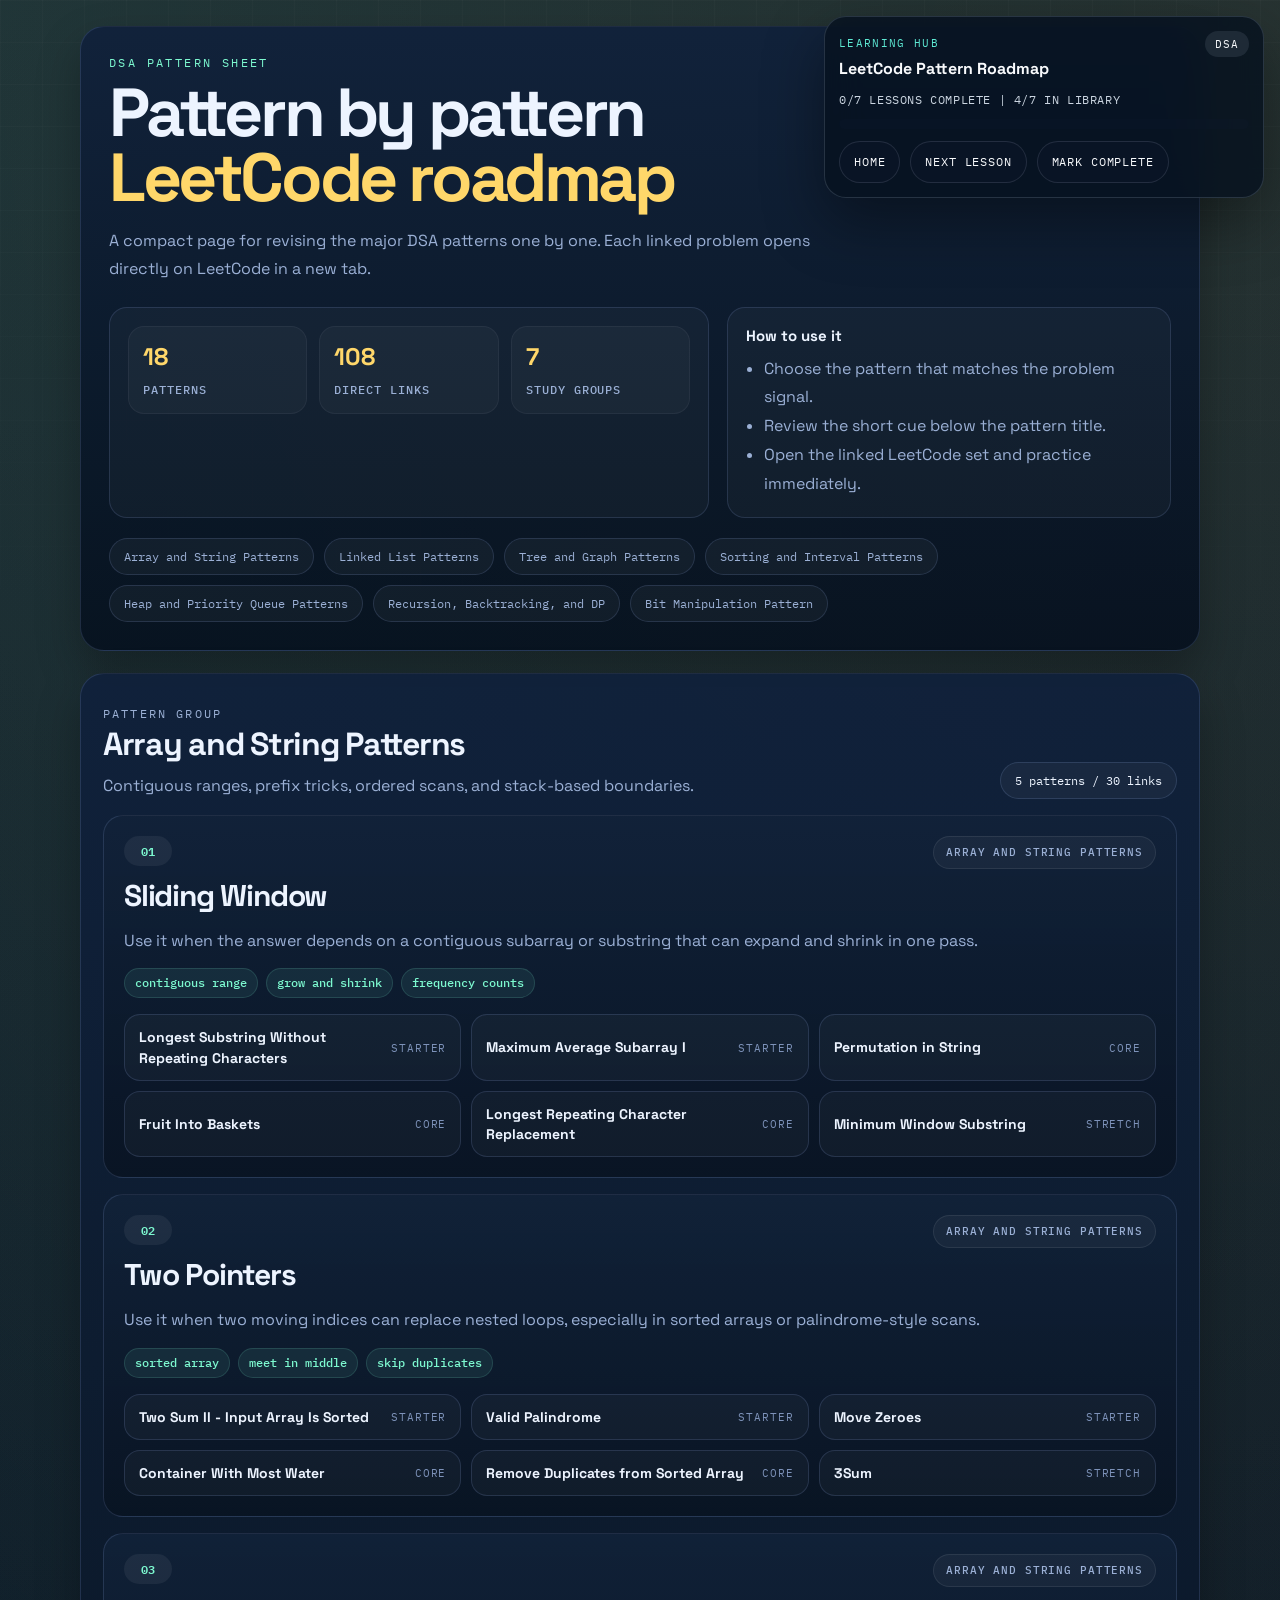
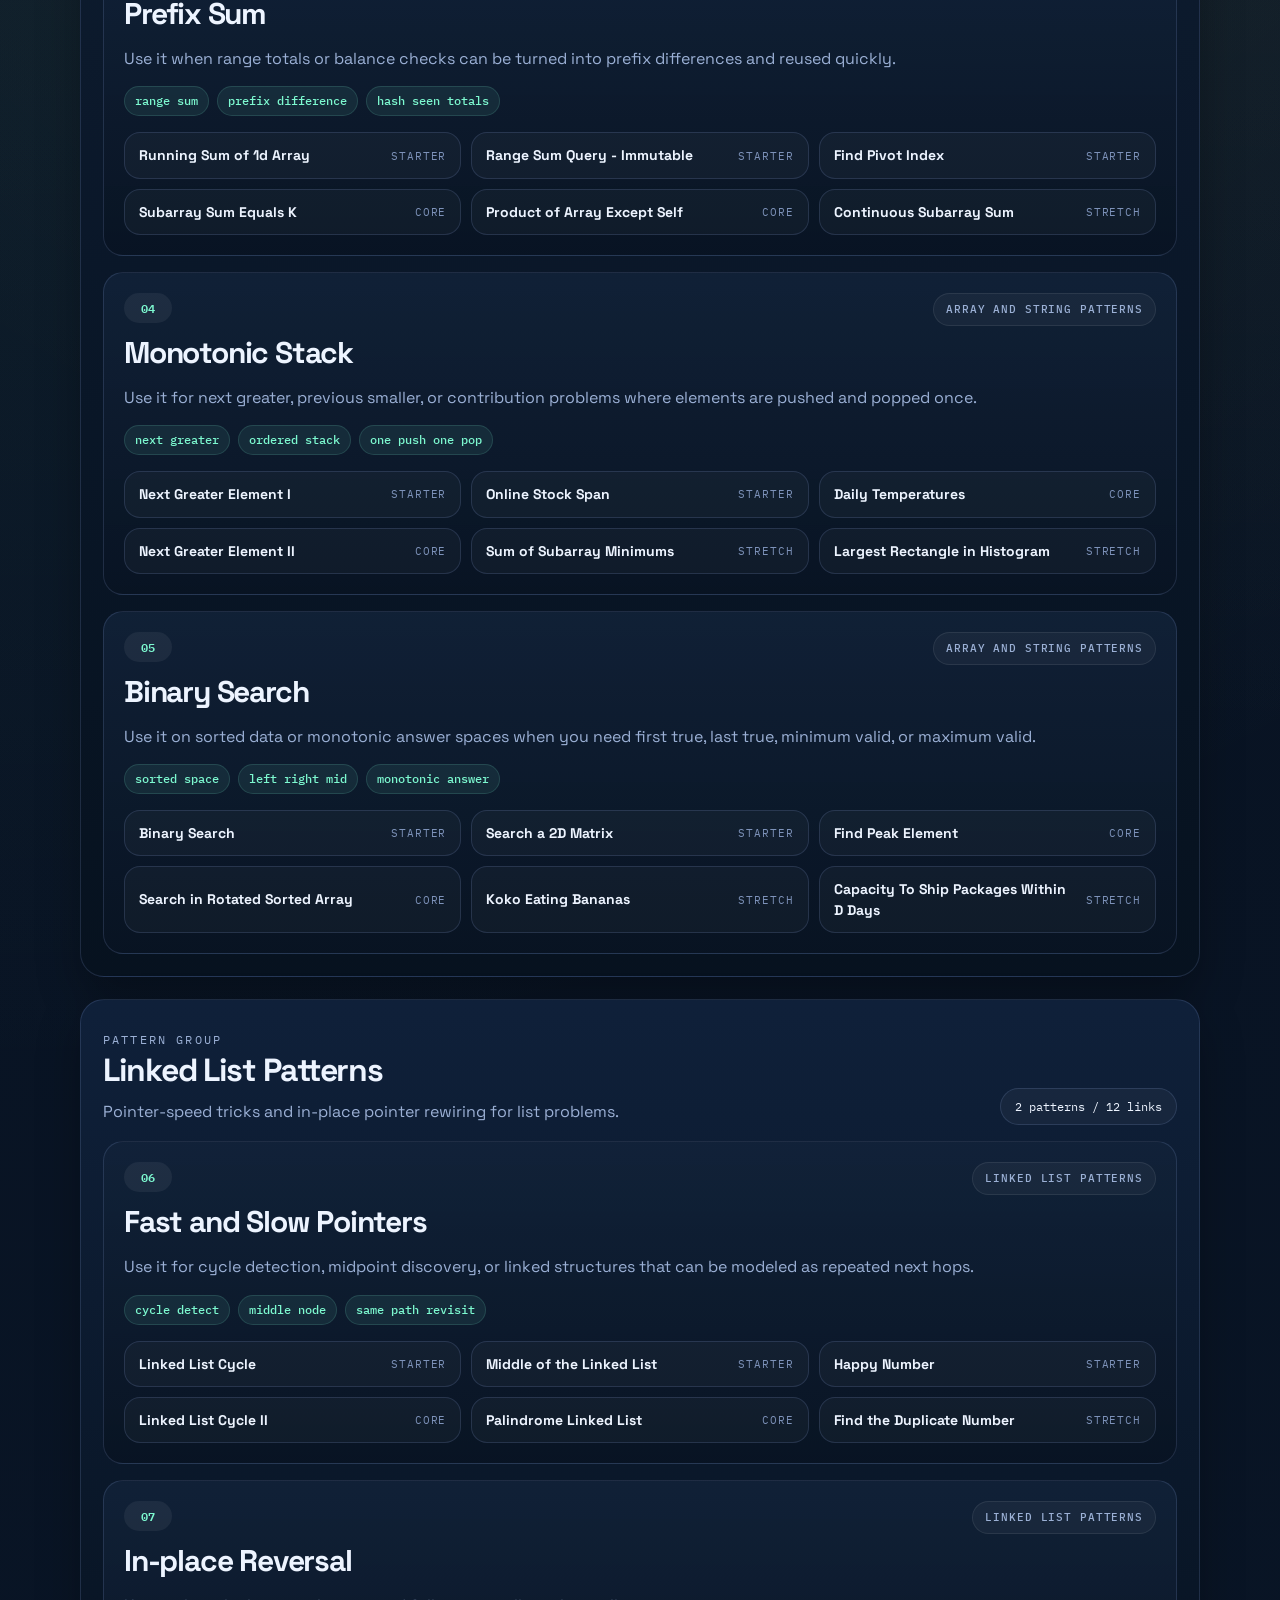
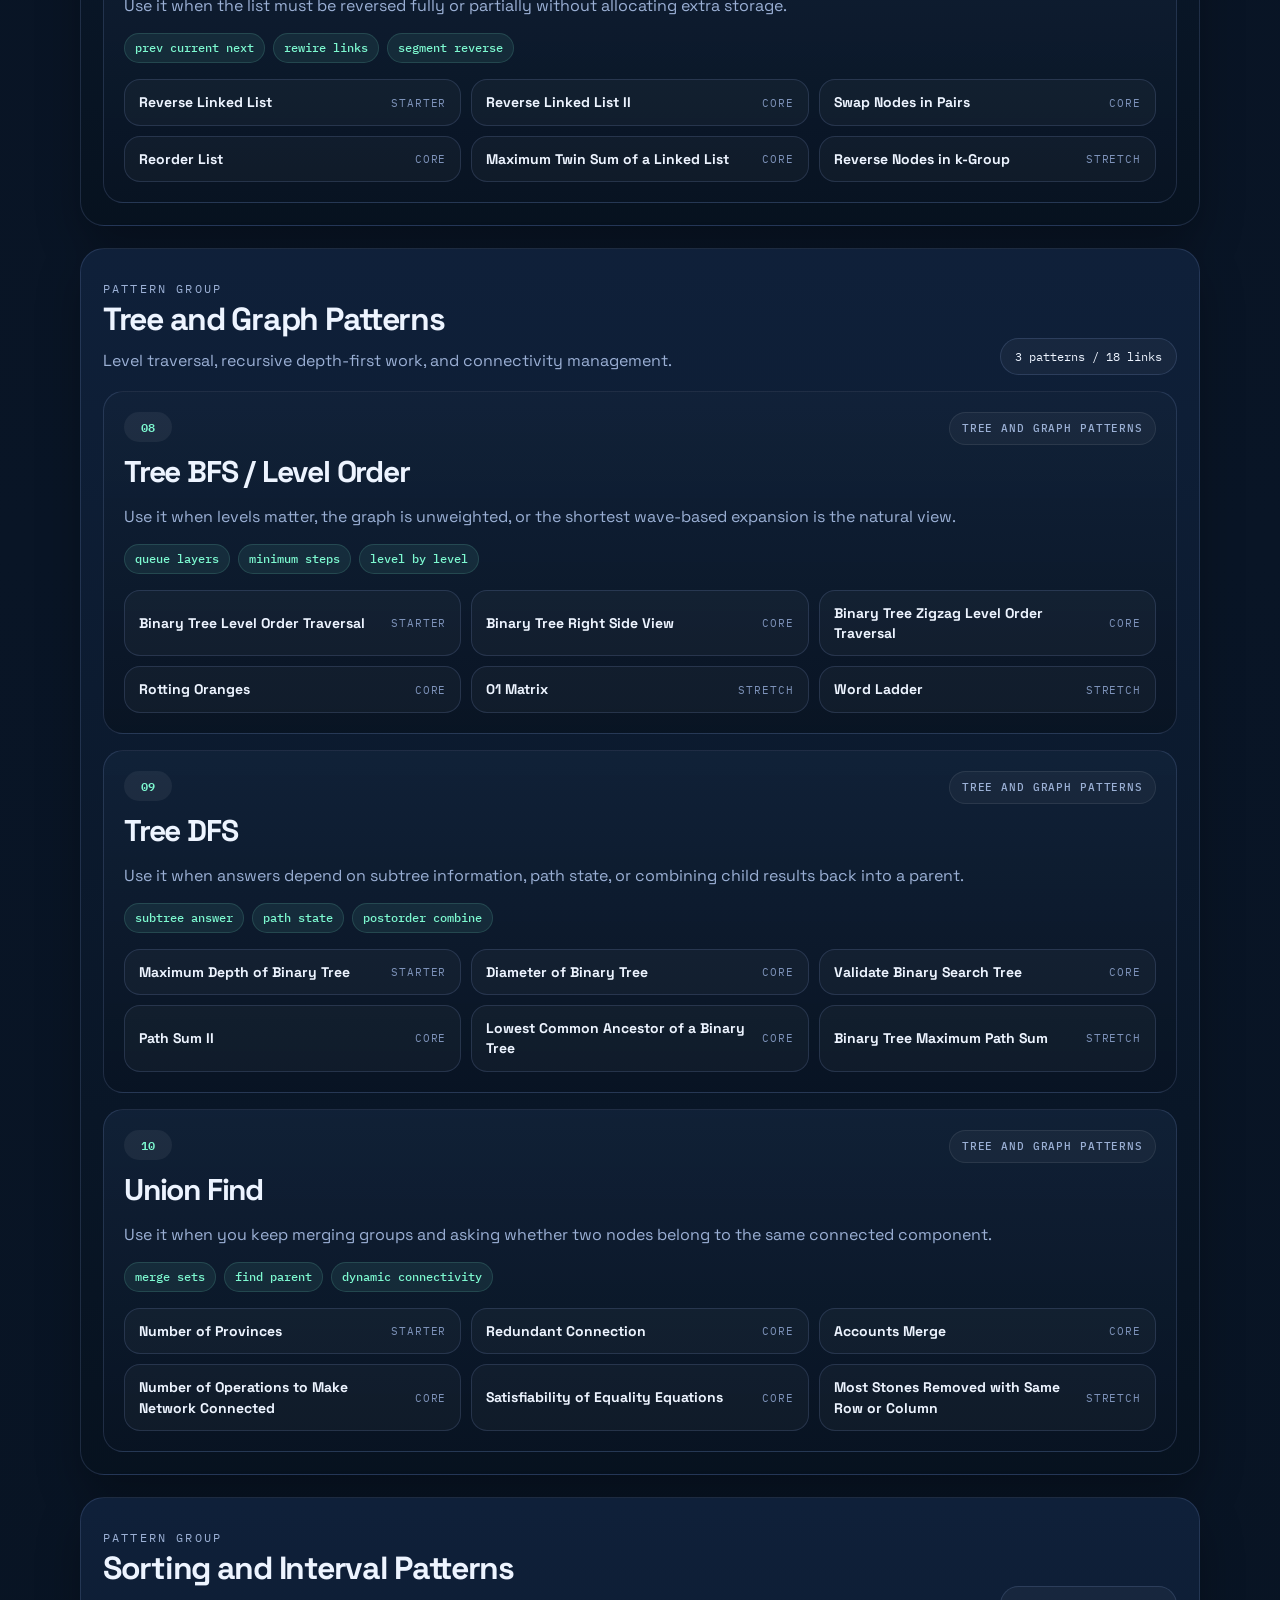
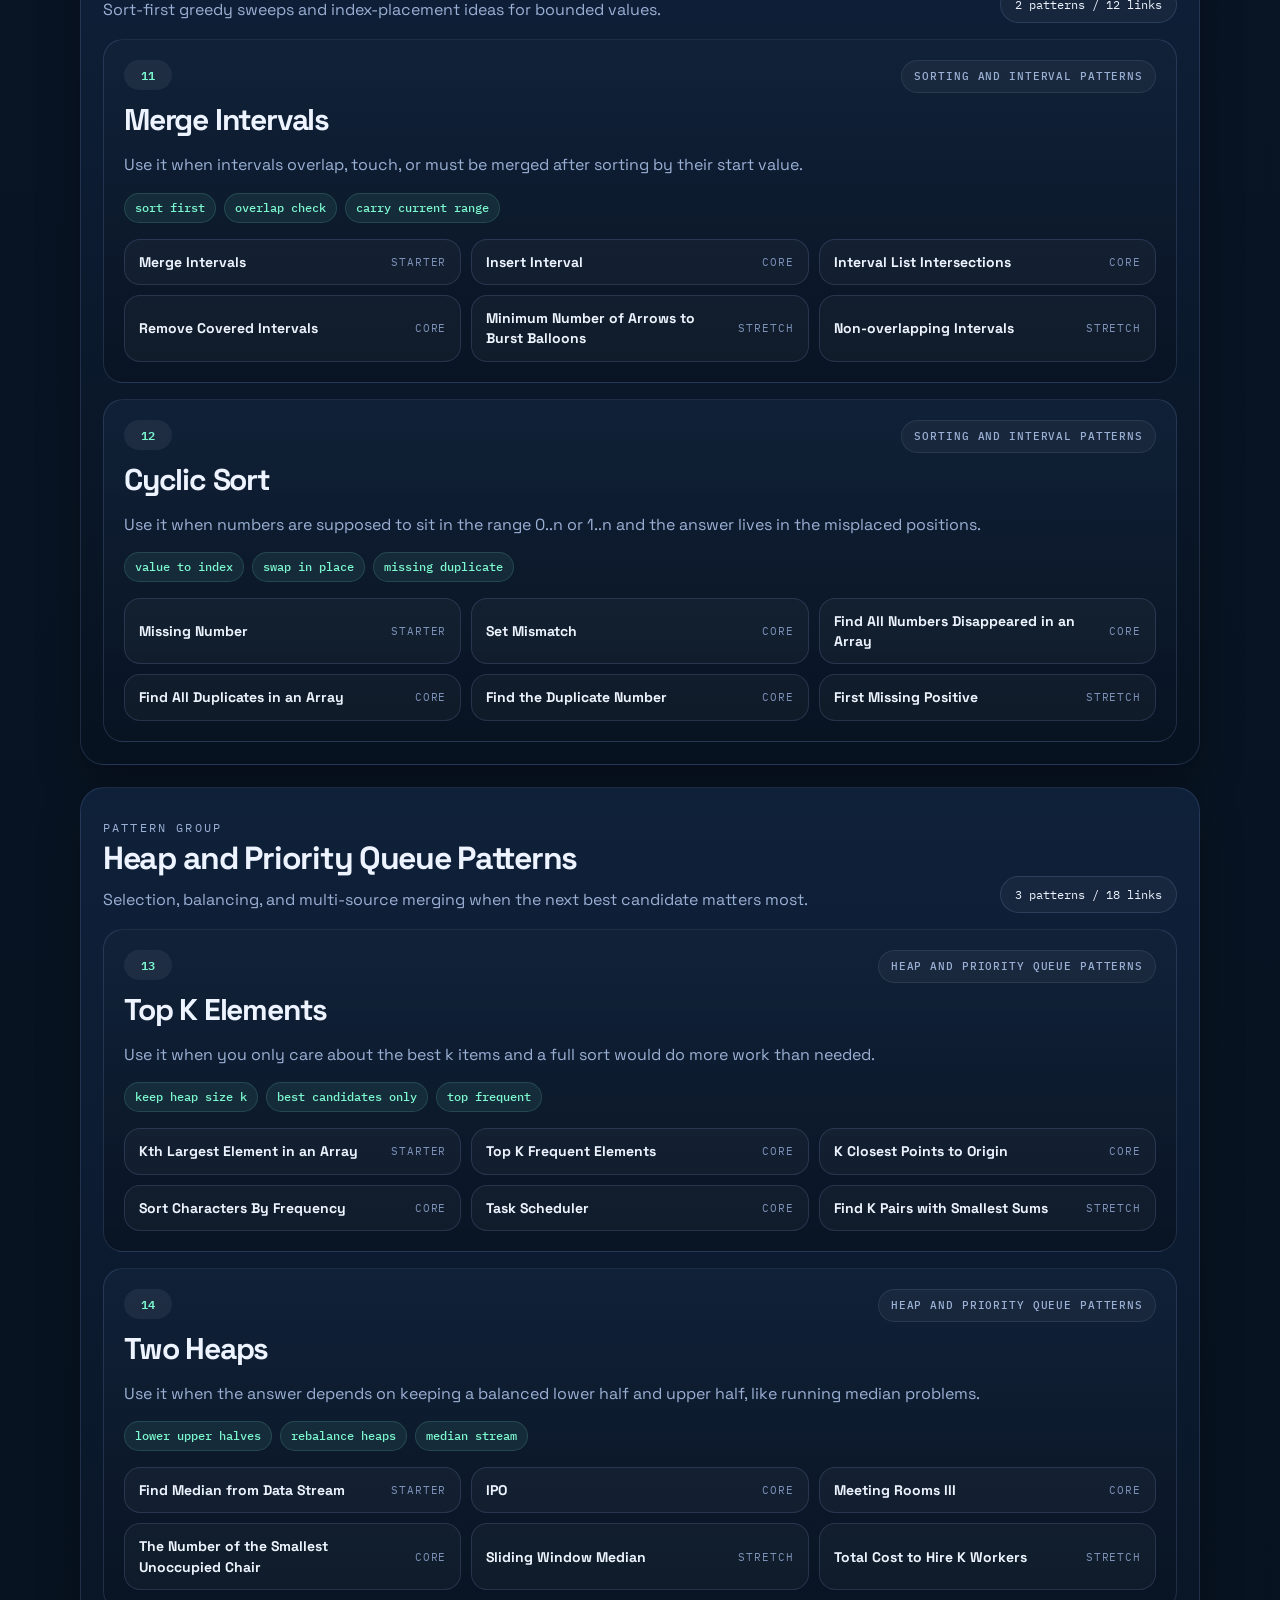
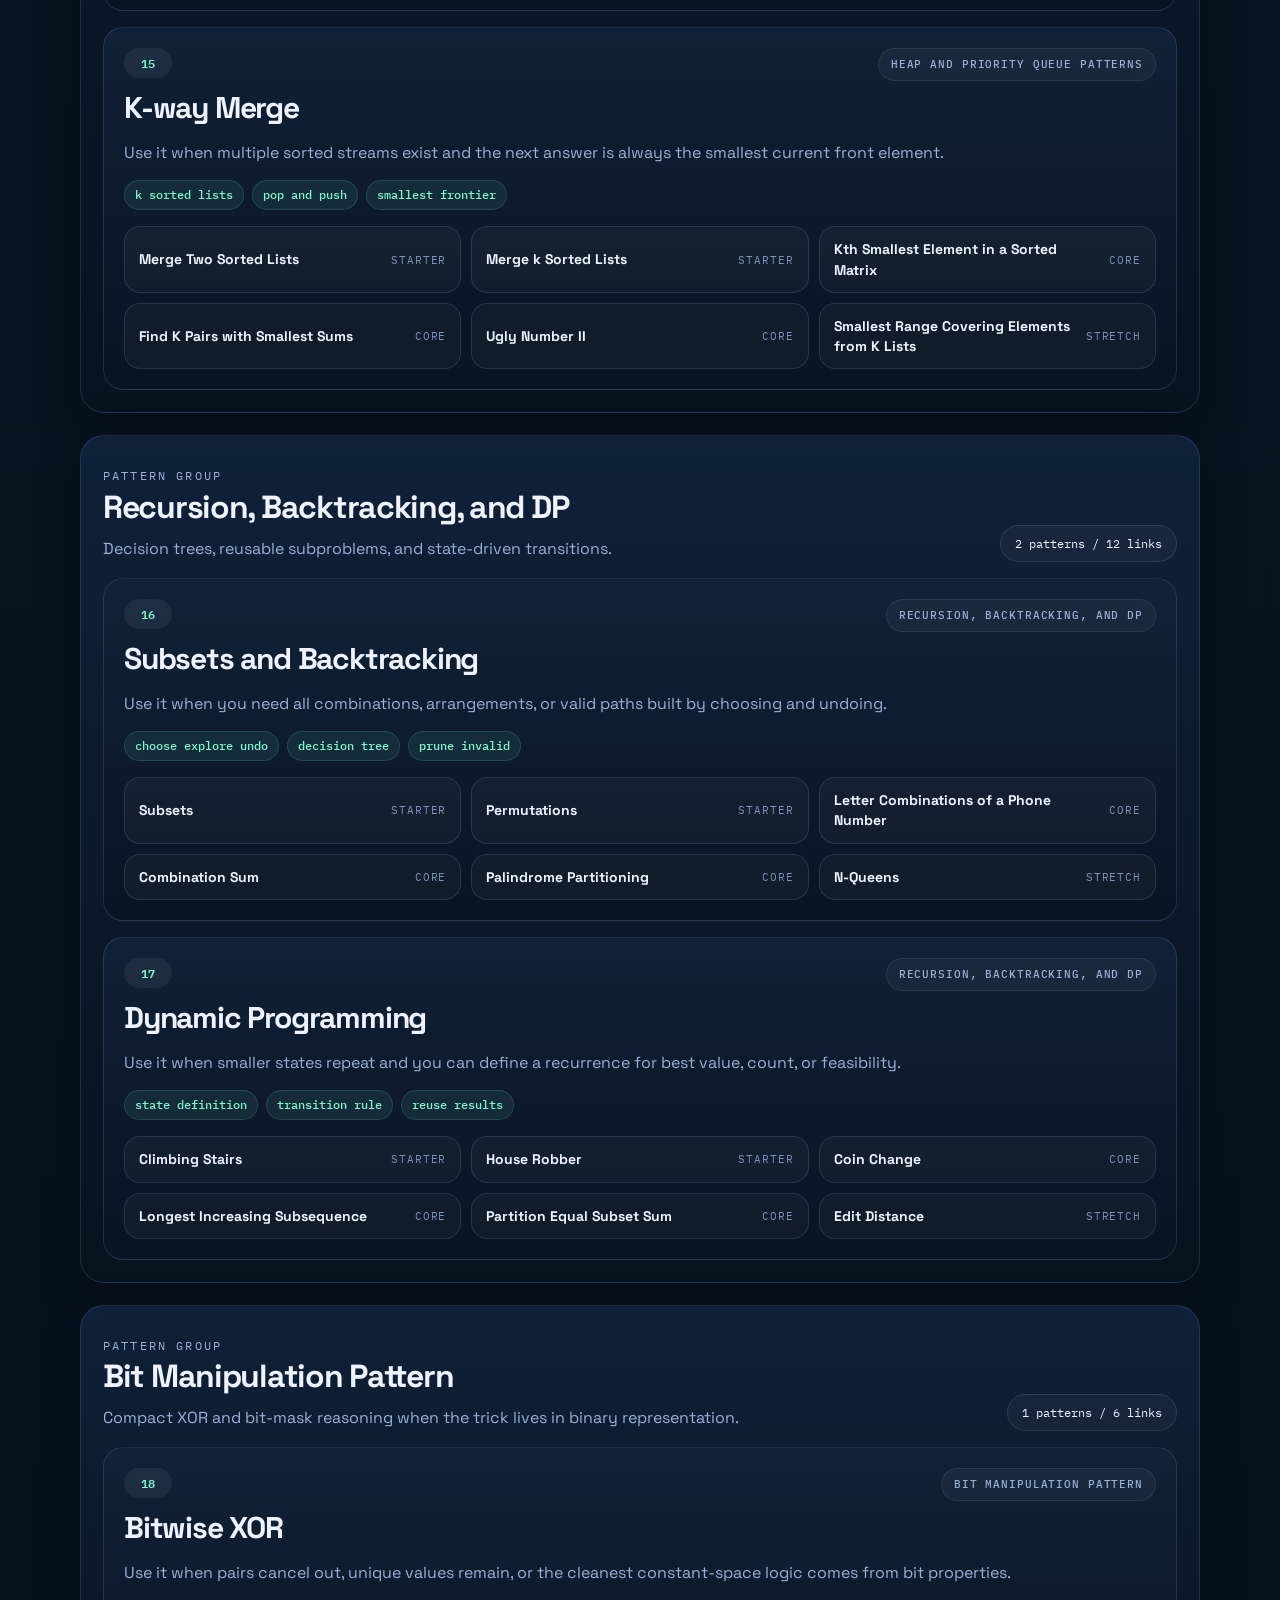
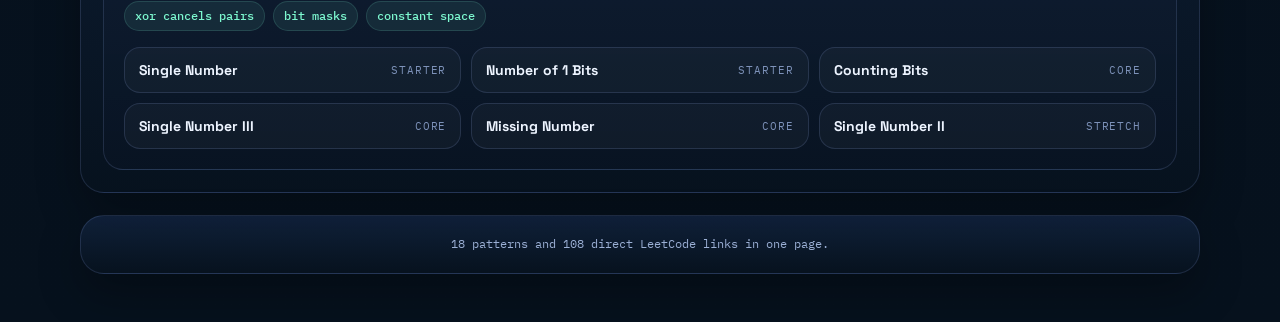
==== commit 6940b973: "Add learning hub structure with lesson tracking and styling - Introduced a new HTML structure for th" ====
--- a/DSA/leetcode-patterns.html
+++ b/DSA/leetcode-patterns.html
@@ -56,8 +56,9 @@
         @media (max-width:900px){.hero-row,.stats-grid{grid-template-columns:1fr}.section-head,.card-head{flex-direction:column;align-items:start}}
         @media (max-width:640px){.wrap{width:min(100% - 18px,1120px);padding:18px 0 34px}.hero,.section,.card,.stats,.note,.footer{padding:16px}.problem{min-width:100%}}
     </style>
+    <link rel="stylesheet" href="../assets/learnsite.css" />
 </head>
-<body>
+<body data-site-root=".." data-lesson-id="dsa-roadmap">
     <div class="wrap">
         <header class="hero">
             <p class="eyebrow">DSA Pattern Sheet</p>
@@ -183,5 +184,6 @@
 
         footer.textContent = `${patternCount} patterns and ${linkCount} direct LeetCode links in one page.`;
     </script>
+    <script defer src="../assets/learnsite.js"></script>
 </body>
 </html>
--- a/assets/learnsite.css
+++ b/assets/learnsite.css
@@ -0,0 +1,725 @@
+.hub-home {
+    margin: 0;
+    min-height: 100vh;
+    color: #10243f;
+    font-family: "Sora", "Segoe UI", sans-serif;
+    background:
+        radial-gradient(circle at top left, rgba(255, 107, 74, 0.18), transparent 24rem),
+        radial-gradient(circle at top right, rgba(94, 234, 212, 0.18), transparent 22rem),
+        linear-gradient(180deg, #fff9ef 0%, #f5eddd 52%, #eef4ff 100%);
+    overflow-x: hidden;
+    position: relative;
+}
+
+.hub-home::before {
+    content: "";
+    position: fixed;
+    inset: 0;
+    pointer-events: none;
+    background-image:
+        linear-gradient(rgba(16, 36, 63, 0.05) 1px, transparent 1px),
+        linear-gradient(90deg, rgba(16, 36, 63, 0.05) 1px, transparent 1px);
+    background-size: 44px 44px;
+    mask-image: linear-gradient(180deg, rgba(0, 0, 0, 0.85), transparent 92%);
+}
+
+.hub-home a {
+    color: inherit;
+    text-decoration: none;
+}
+
+.hub-shell {
+    width: min(1180px, calc(100% - 32px));
+    margin: 0 auto;
+    padding: 20px 0 72px;
+    position: relative;
+    z-index: 1;
+}
+
+.hub-topbar,
+.hub-hero,
+.hub-toolbar,
+.hub-section,
+.hub-footer {
+    border: 1px solid rgba(16, 36, 63, 0.12);
+    border-radius: 28px;
+    background: rgba(255, 252, 246, 0.84);
+    box-shadow: 0 24px 70px rgba(16, 36, 63, 0.1);
+    backdrop-filter: blur(18px);
+}
+
+.hub-brand-mark,
+.hub-kicker,
+.hub-label,
+.hub-stat-label,
+.hub-chip,
+.hub-level,
+.hub-time,
+.hub-search span,
+.hub-select span,
+.hub-track-pill,
+.hub-step-no,
+.hub-progress-meta,
+.hub-footer,
+.learn-dock-eyebrow,
+.learn-dock-track,
+.learn-dock-progress,
+.learn-dock-action,
+.learn-dock-toggle {
+    font-family: "IBM Plex Mono", "Consolas", monospace;
+}
+
+.hub-topbar {
+    display: flex;
+    align-items: center;
+    justify-content: space-between;
+    gap: 18px;
+    padding: 16px 20px;
+}
+
+.hub-brand {
+    display: flex;
+    flex-direction: column;
+    gap: 4px;
+}
+
+.hub-brand-mark {
+    color: #f45d36;
+    font-size: 12px;
+    letter-spacing: 0.18em;
+    text-transform: uppercase;
+}
+
+.hub-brand-title {
+    font-size: 1.2rem;
+    font-weight: 700;
+    letter-spacing: -0.04em;
+}
+
+.hub-topbar-note {
+    max-width: 420px;
+    text-align: right;
+    color: #47607b;
+    font-size: 0.96rem;
+    line-height: 1.5;
+}
+
+.hub-hero {
+    margin-top: 20px;
+    padding: 30px;
+    display: grid;
+    grid-template-columns: minmax(0, 1.25fr) minmax(320px, 0.75fr);
+    gap: 22px;
+}
+
+.hub-kicker,
+.hub-label {
+    margin: 0 0 10px;
+    color: #0b8f7d;
+    font-size: 12px;
+    letter-spacing: 0.18em;
+    text-transform: uppercase;
+}
+
+.hub-hero h1 {
+    margin: 0;
+    max-width: 760px;
+    font-size: clamp(2.8rem, 7vw, 5.7rem);
+    line-height: 0.96;
+    letter-spacing: -0.07em;
+}
+
+.hub-hero h1 span {
+    color: #f45d36;
+}
+
+.hub-lead,
+.hub-toolbar p,
+.hub-section-head p,
+.hub-track-title p,
+.hub-card p,
+.hub-step p,
+.hub-progress-card p,
+.hub-empty,
+.hub-panel-point p,
+.hub-mini-progress p {
+    color: #4b6782;
+    line-height: 1.75;
+}
+
+.hub-lead {
+    margin: 18px 0 0;
+    max-width: 680px;
+    font-size: 1.08rem;
+}
+
+.hub-btn,
+.hub-chip,
+.learn-dock-action,
+.learn-dock-toggle {
+    display: inline-flex;
+    align-items: center;
+    justify-content: center;
+    transition: transform 0.2s ease, background 0.2s ease, border-color 0.2s ease;
+}
+
+.hub-btn:hover,
+.hub-chip:hover,
+.hub-card:hover,
+.hub-progress-card:hover,
+.hub-step:hover,
+.learn-dock-action:hover,
+.learn-dock-toggle:hover {
+    transform: translateY(-2px);
+}
+
+.hub-hero-actions,
+.hub-chip-row,
+.hub-tags,
+.hub-card-actions,
+.learn-dock-links {
+    display: flex;
+    flex-wrap: wrap;
+    gap: 10px;
+}
+
+.hub-hero-actions {
+    margin-top: 24px;
+    gap: 12px;
+}
+
+.hub-btn {
+    min-height: 48px;
+    padding: 0 18px;
+    border-radius: 999px;
+    border: 1px solid transparent;
+    font-weight: 600;
+}
+
+.hub-btn-primary {
+    background: linear-gradient(135deg, #10243f 0%, #17385d 100%);
+    color: #fff8f1;
+    box-shadow: 0 14px 32px rgba(16, 36, 63, 0.18);
+}
+
+.hub-btn-ghost,
+.hub-chip,
+.hub-search input,
+.hub-select select {
+    border: 1px solid rgba(16, 36, 63, 0.12);
+    background: rgba(255, 255, 255, 0.72);
+    color: #17385d;
+}
+
+.hub-btn-ghost {
+    cursor: pointer;
+}
+
+.hub-stats,
+.hub-panel-points,
+.hub-track-stack,
+.hub-progress-board,
+.hub-roadmap {
+    display: grid;
+    gap: 16px;
+}
+
+.hub-stats {
+    grid-template-columns: repeat(3, minmax(0, 1fr));
+    margin-top: 26px;
+    gap: 12px;
+}
+
+.hub-stat,
+.hub-panel-point,
+.hub-track,
+.hub-card,
+.hub-step,
+.hub-progress-card {
+    border-radius: 22px;
+    border: 1px solid rgba(16, 36, 63, 0.09);
+    background: rgba(255, 255, 255, 0.74);
+}
+
+.hub-stat {
+    padding: 16px;
+}
+
+.hub-stat strong {
+    display: block;
+    font-size: clamp(1.6rem, 4vw, 2.3rem);
+    letter-spacing: -0.06em;
+}
+
+.hub-stat-label {
+    display: inline-block;
+    margin-top: 8px;
+    color: #516a83;
+    font-size: 12px;
+    letter-spacing: 0.08em;
+    text-transform: uppercase;
+}
+
+.hub-hero-panel {
+    border-radius: 24px;
+    padding: 24px;
+    background:
+        linear-gradient(180deg, rgba(255, 107, 74, 0.12), rgba(255, 255, 255, 0.5)),
+        rgba(255, 255, 255, 0.72);
+    border: 1px solid rgba(16, 36, 63, 0.08);
+}
+
+.hub-panel-label,
+.hub-panel-point strong,
+.hub-mini-progress strong,
+.hub-card h4,
+.hub-step h3,
+.hub-progress-card h3 {
+    margin: 0;
+    font-weight: 700;
+    letter-spacing: -0.04em;
+}
+
+.hub-panel-point {
+    padding: 14px 16px;
+}
+
+.hub-panel-point strong {
+    display: block;
+    margin-bottom: 6px;
+    font-size: 1rem;
+}
+
+.hub-mini-progress {
+    margin-top: 18px;
+    padding: 16px;
+    border-radius: 18px;
+    background: rgba(16, 36, 63, 0.06);
+}
+
+.hub-mini-progress p {
+    margin: 6px 0 0;
+}
+
+.hub-toolbar,
+.hub-track-head,
+.hub-section-head {
+    display: grid;
+    gap: 18px;
+}
+
+.hub-toolbar {
+    position: sticky;
+    top: 16px;
+    z-index: 20;
+    margin-top: 22px;
+    padding: 22px;
+    grid-template-columns: minmax(0, 0.8fr) minmax(0, 1.2fr);
+}
+
+.hub-toolbar h2,
+.hub-section h2 {
+    margin: 0;
+    font-size: clamp(1.7rem, 4vw, 2.5rem);
+    line-height: 1.05;
+    letter-spacing: -0.05em;
+}
+
+.hub-toolbar-controls {
+    display: grid;
+    grid-template-columns: minmax(0, 1.1fr) auto auto;
+    gap: 12px;
+    align-items: end;
+}
+
+.hub-search,
+.hub-select {
+    display: flex;
+    flex-direction: column;
+    gap: 8px;
+}
+
+.hub-search span,
+.hub-select span {
+    color: #47607b;
+    font-size: 12px;
+    letter-spacing: 0.08em;
+    text-transform: uppercase;
+}
+
+.hub-search input,
+.hub-select select {
+    min-height: 46px;
+    border-radius: 16px;
+    padding: 0 14px;
+    font: inherit;
+}
+
+.hub-chip {
+    min-height: 46px;
+    padding: 0 14px;
+    border-radius: 999px;
+    font-size: 12px;
+    letter-spacing: 0.08em;
+    text-transform: uppercase;
+    cursor: pointer;
+}
+
+.hub-chip.is-active {
+    background: #10243f;
+    border-color: #10243f;
+    color: #fff8f1;
+}
+
+.hub-section {
+    margin-top: 22px;
+    padding: 24px;
+}
+
+.hub-track[data-accent="coral"] {
+    background: linear-gradient(180deg, rgba(255, 107, 74, 0.08), rgba(255, 255, 255, 0.74));
+}
+
+.hub-track[data-accent="teal"] {
+    background: linear-gradient(180deg, rgba(94, 234, 212, 0.11), rgba(255, 255, 255, 0.74));
+}
+
+.hub-track[data-accent="gold"] {
+    background: linear-gradient(180deg, rgba(255, 191, 105, 0.11), rgba(255, 255, 255, 0.74));
+}
+
+.hub-track {
+    padding: 20px;
+}
+
+.hub-track-head,
+.hub-section-head {
+    align-items: end;
+    justify-content: space-between;
+}
+
+.hub-track-head {
+    display: flex;
+    margin-bottom: 18px;
+}
+
+.hub-track-pill,
+.hub-level,
+.hub-time {
+    display: inline-flex;
+    align-items: center;
+    padding: 6px 10px;
+    border-radius: 999px;
+    font-size: 12px;
+    letter-spacing: 0.08em;
+    text-transform: uppercase;
+}
+
+.hub-track-pill {
+    align-self: flex-start;
+    background: rgba(16, 36, 63, 0.08);
+}
+
+.hub-track-title {
+    display: flex;
+    flex-direction: column;
+    gap: 8px;
+}
+
+.hub-track-title h3 {
+    margin: 0;
+    font-size: clamp(1.4rem, 3vw, 2rem);
+    letter-spacing: -0.05em;
+}
+
+.hub-track-progress {
+    min-width: 180px;
+}
+
+.hub-progress-meta {
+    display: flex;
+    justify-content: space-between;
+    gap: 12px;
+    margin-bottom: 10px;
+    color: #516a83;
+    font-size: 12px;
+    letter-spacing: 0.06em;
+    text-transform: uppercase;
+}
+
+.hub-progress-bar,
+.learn-dock-bar {
+    height: 10px;
+    border-radius: 999px;
+    background: rgba(16, 36, 63, 0.08);
+    overflow: hidden;
+}
+
+.hub-progress-bar span,
+.learn-dock-bar span {
+    display: block;
+    height: 100%;
+    width: 0;
+    border-radius: inherit;
+    background: linear-gradient(135deg, #f45d36 0%, #0b8f7d 100%);
+}
+
+.hub-card-grid {
+    display: grid;
+    gap: 16px;
+    grid-template-columns: repeat(2, minmax(0, 1fr));
+}
+
+.hub-card,
+.hub-step,
+.hub-progress-card {
+    padding: 18px;
+    transition: transform 0.2s ease, box-shadow 0.2s ease;
+}
+
+.hub-card-top {
+    display: flex;
+    align-items: center;
+    justify-content: space-between;
+    gap: 12px;
+}
+
+.hub-level {
+    background: rgba(16, 36, 63, 0.08);
+}
+
+.hub-level[data-level="Beginner"] {
+    background: rgba(11, 143, 125, 0.11);
+    color: #0a6f62;
+}
+
+.hub-level[data-level="Intermediate"] {
+    background: rgba(244, 93, 54, 0.12);
+    color: #b93e20;
+}
+
+.hub-level[data-level="Advanced"] {
+    background: rgba(99, 102, 241, 0.12);
+    color: #4b4db3;
+}
+
+.hub-time {
+    background: rgba(255, 191, 105, 0.16);
+    color: #9a5e18;
+}
+
+.hub-card h4 {
+    margin: 16px 0 10px;
+    font-size: 1.45rem;
+    line-height: 1.08;
+}
+
+.hub-tag {
+    display: inline-flex;
+    align-items: center;
+    padding: 7px 10px;
+    border-radius: 999px;
+    background: rgba(16, 36, 63, 0.06);
+    color: #516a83;
+    font-size: 0.87rem;
+}
+
+.hub-card-actions .hub-btn {
+    flex: 1 1 160px;
+}
+
+.hub-btn-complete.is-done {
+    background: rgba(11, 143, 125, 0.11);
+    border-color: rgba(11, 143, 125, 0.18);
+    color: #0a6f62;
+}
+
+.hub-roadmap {
+    grid-template-columns: repeat(3, minmax(0, 1fr));
+}
+
+.hub-step-no {
+    width: 38px;
+    height: 38px;
+    border-radius: 50%;
+    background: #10243f;
+    color: #fff8f1;
+    font-size: 12px;
+    letter-spacing: 0.08em;
+    text-transform: uppercase;
+}
+
+.hub-step h3 {
+    margin: 16px 0 10px;
+    font-size: 1.28rem;
+}
+
+.hub-progress-board {
+    grid-template-columns: repeat(3, minmax(0, 1fr));
+}
+
+.hub-progress-card a {
+    display: inline-flex;
+    margin-top: 16px;
+    font-weight: 600;
+}
+
+.hub-empty {
+    padding: 22px;
+    border-radius: 22px;
+    border: 1px dashed rgba(16, 36, 63, 0.16);
+    background: rgba(255, 255, 255, 0.48);
+}
+
+.hub-footer {
+    margin-top: 22px;
+    padding: 18px;
+    color: #516a83;
+    font-size: 12px;
+    text-align: center;
+    line-height: 1.7;
+}
+
+.learn-dock {
+    position: fixed;
+    top: 16px;
+    right: 16px;
+    width: min(440px, calc(100vw - 24px));
+    z-index: 9999;
+    border-radius: 22px;
+    padding: 14px;
+    background: rgba(7, 18, 31, 0.82);
+    border: 1px solid rgba(148, 163, 184, 0.22);
+    box-shadow: 0 24px 60px rgba(0, 0, 0, 0.38);
+    backdrop-filter: blur(18px);
+    color: #f8fafc;
+}
+
+.learn-dock-main {
+    display: grid;
+    gap: 12px;
+}
+
+.learn-dock-top {
+    display: flex;
+    align-items: start;
+    justify-content: space-between;
+    gap: 12px;
+}
+
+.learn-dock-eyebrow {
+    display: inline-flex;
+    color: #5eead4;
+    font-size: 11px;
+    letter-spacing: 0.12em;
+    text-transform: uppercase;
+}
+
+.learn-dock-title {
+    margin-top: 6px;
+    font-size: 1rem;
+    font-weight: 700;
+    line-height: 1.35;
+}
+
+.learn-dock-track {
+    padding: 6px 10px;
+    border-radius: 999px;
+    background: rgba(148, 163, 184, 0.14);
+    font-size: 11px;
+    letter-spacing: 0.08em;
+    text-transform: uppercase;
+    white-space: nowrap;
+}
+
+.learn-dock-progress {
+    color: #cbd5e1;
+    font-size: 12px;
+    letter-spacing: 0.05em;
+    text-transform: uppercase;
+}
+
+.learn-dock-action,
+.learn-dock-toggle {
+    min-height: 42px;
+    padding: 0 14px;
+    border-radius: 999px;
+    border: 1px solid rgba(148, 163, 184, 0.18);
+    color: #f8fafc;
+    background: rgba(15, 23, 42, 0.46);
+    font-size: 12px;
+    letter-spacing: 0.07em;
+    text-transform: uppercase;
+    cursor: pointer;
+}
+
+.learn-dock-toggle.is-done {
+    background: rgba(94, 234, 212, 0.14);
+    border-color: rgba(94, 234, 212, 0.24);
+    color: #ccfbf1;
+}
+
+@media (max-width: 980px) {
+    .hub-hero,
+    .hub-toolbar,
+    .hub-card-grid,
+    .hub-roadmap,
+    .hub-progress-board {
+        grid-template-columns: 1fr;
+    }
+}
+
+@media (max-width: 760px) {
+    .hub-shell {
+        width: min(100% - 18px, 1180px);
+        padding-bottom: 82px;
+    }
+
+    .hub-topbar,
+    .hub-hero,
+    .hub-toolbar,
+    .hub-section {
+        padding: 18px;
+        border-radius: 22px;
+    }
+
+    .hub-topbar,
+    .hub-track-head,
+    .hub-section-head {
+        flex-direction: column;
+        align-items: start;
+    }
+
+    .hub-topbar-note {
+        text-align: left;
+    }
+
+    .hub-stats {
+        grid-template-columns: 1fr;
+    }
+
+    .hub-toolbar-controls,
+    .hub-card-grid {
+        grid-template-columns: 1fr;
+    }
+}
+
+@media (max-width: 640px) {
+    .learn-dock {
+        top: auto;
+        right: 12px;
+        bottom: 12px;
+        left: 12px;
+        width: auto;
+    }
+
+    .learn-dock-top,
+    .learn-dock-links {
+        flex-direction: column;
+    }
+
+    .learn-dock-action,
+    .learn-dock-toggle {
+        width: 100%;
+    }
+}
